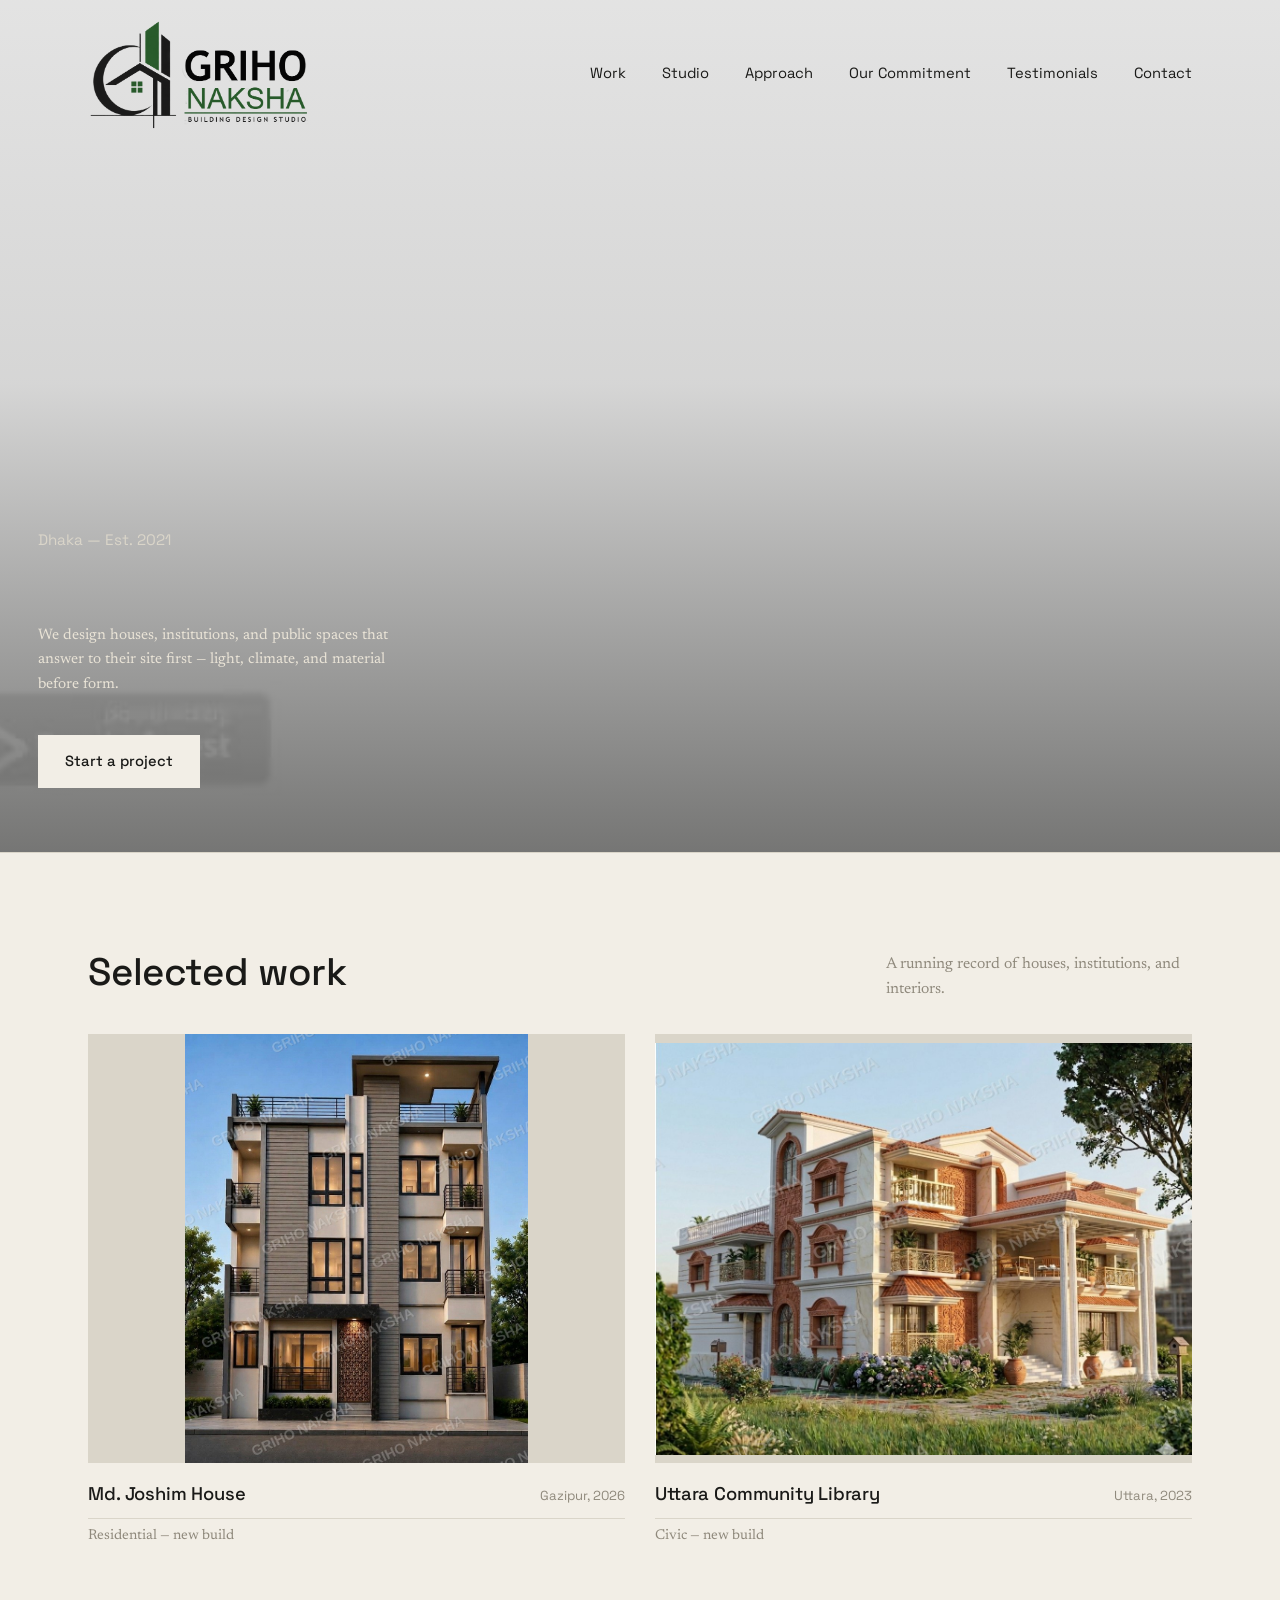
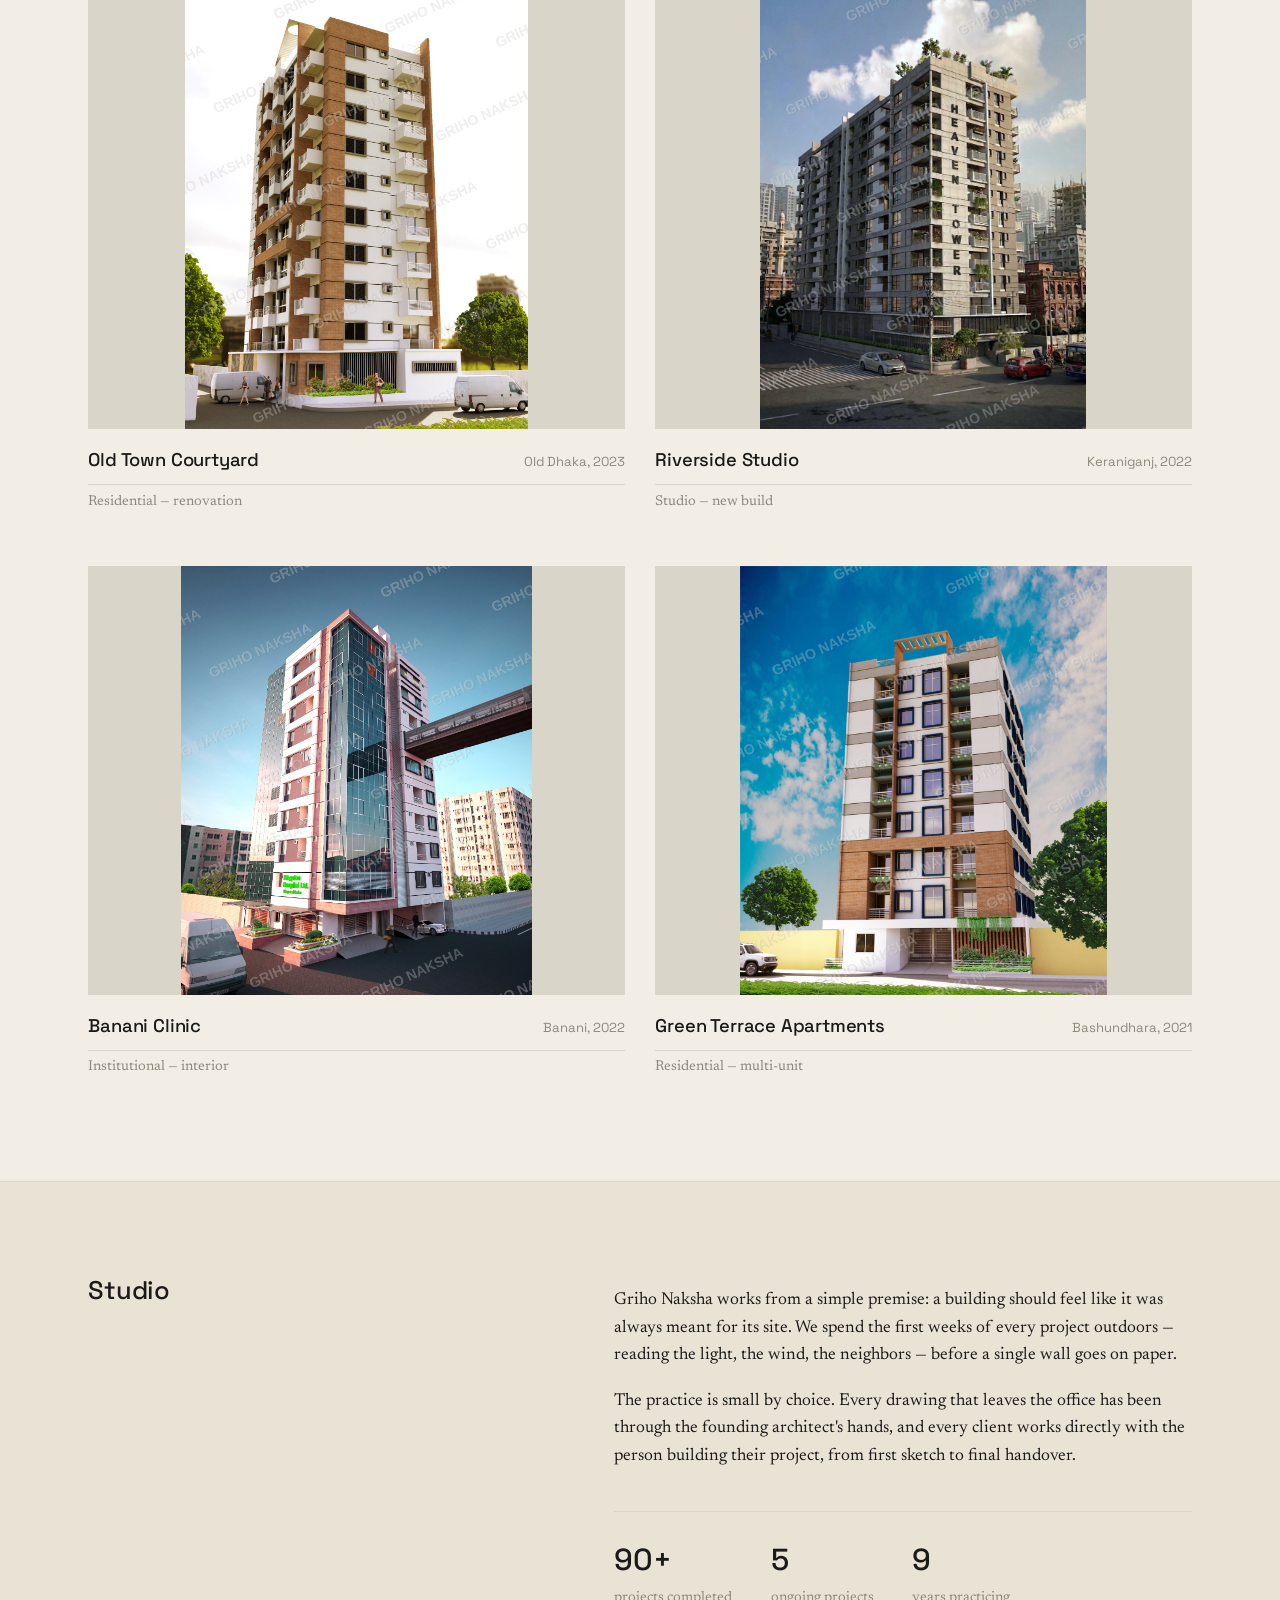
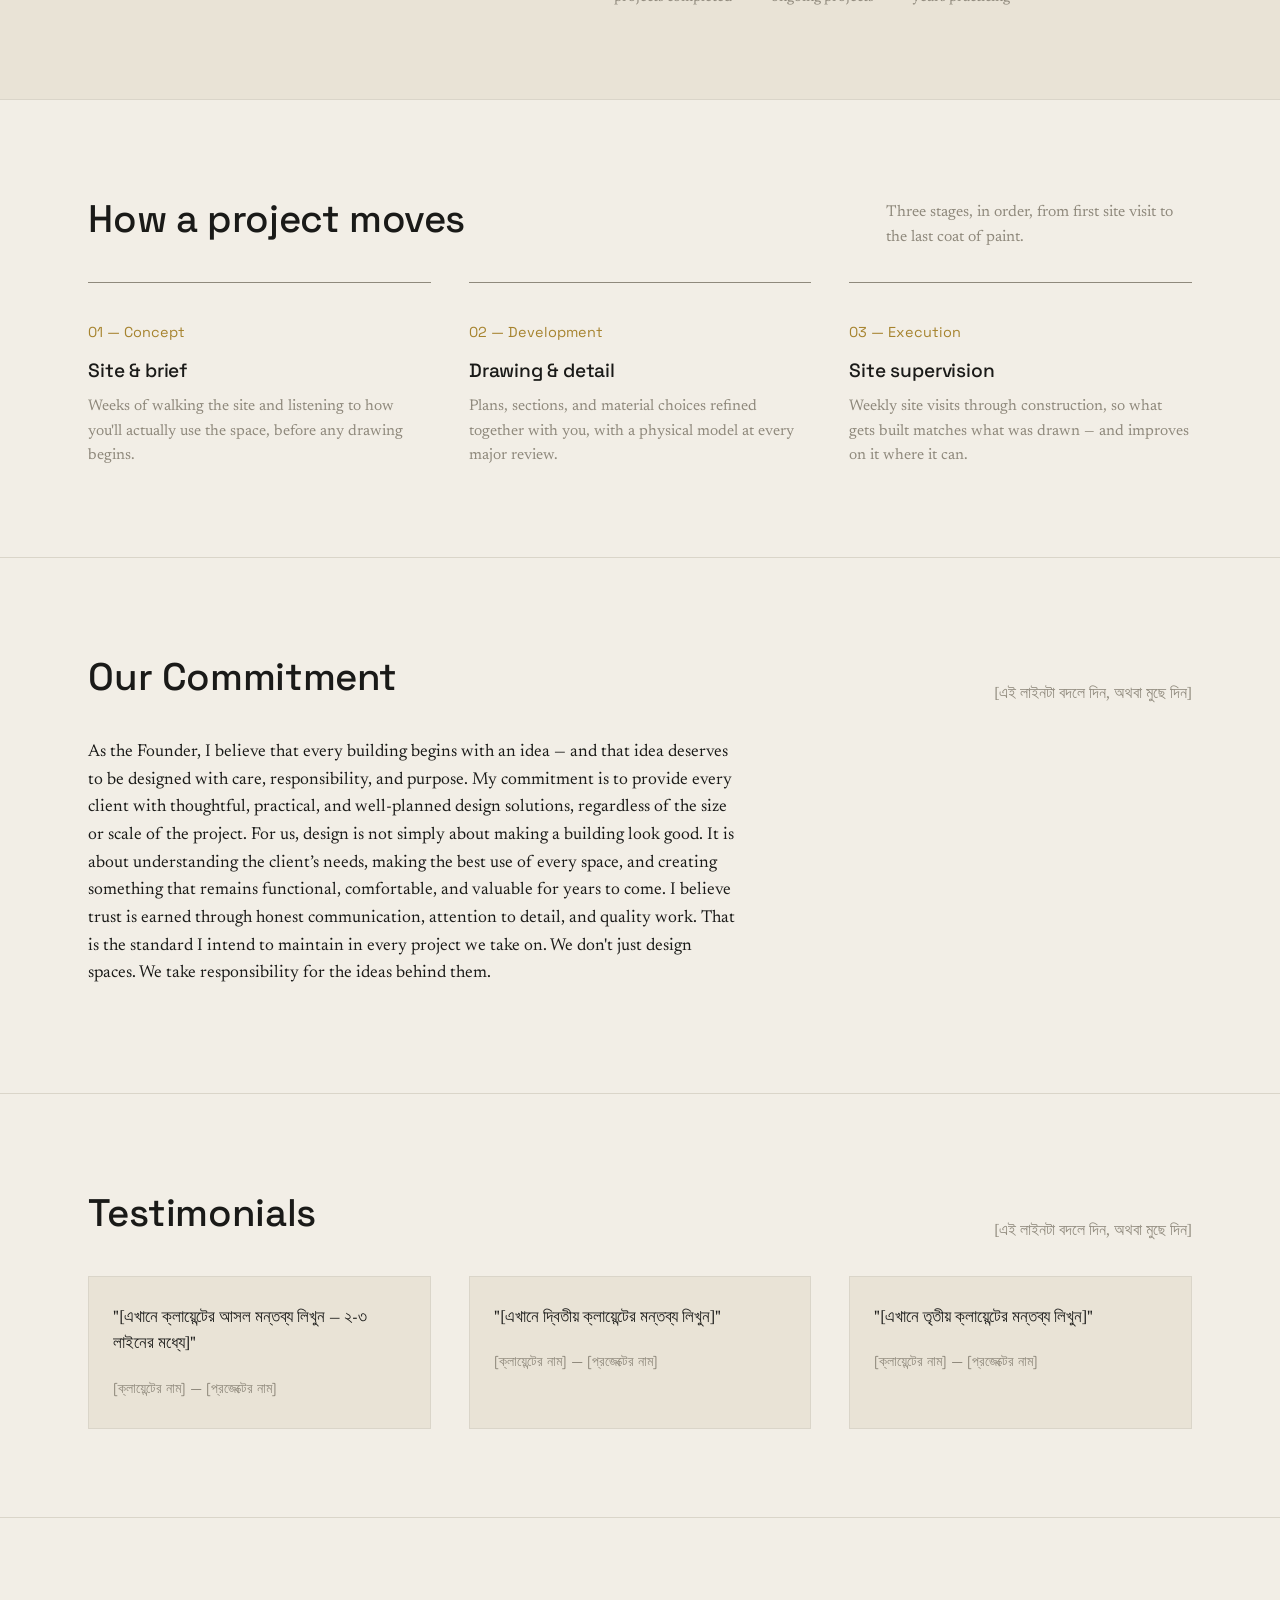
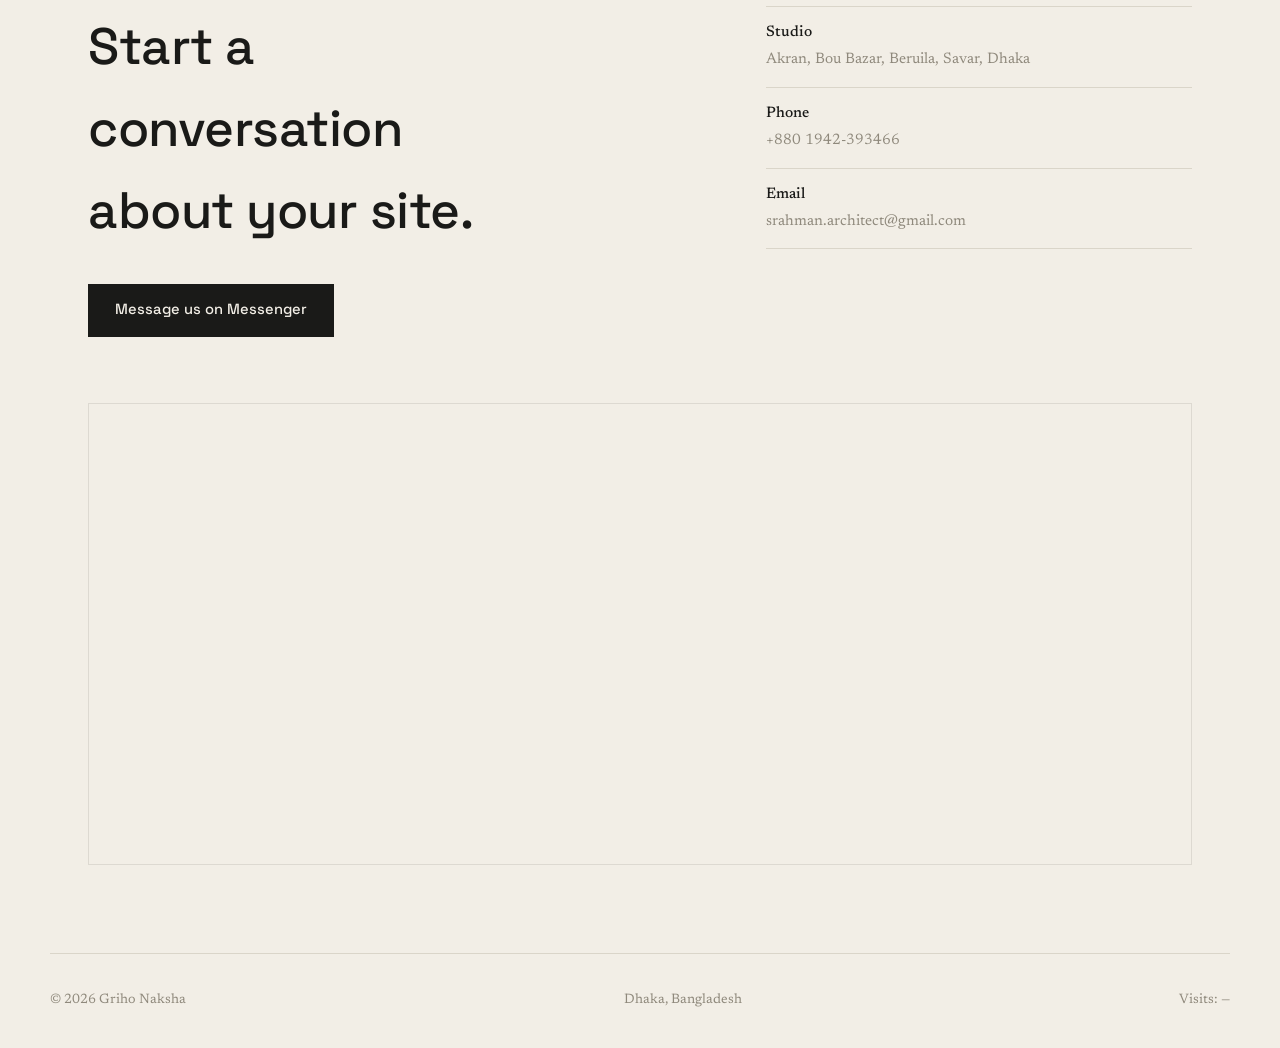
==== index.html @ abe8c4c7 "Update index.html" ====
<!DOCTYPE html>
<html lang="bn">
<head>
<meta charset="UTF-8">
<meta name="viewport" content="width=device-width, initial-scale=1">
<title>Griho Naksha — Architects and Engineers</title>
<meta name="description" content="Griho Naksha — architects and engineers designing buildings that hold their ground quietly. Selected work, approach, and contact.">
<link rel="icon" type="image/new logo.png" href="images/new logo.png">

<meta property="og:type" content="website">
<meta property="og:site_name" content="Griho Naksha">
<meta property="og:title" content="Griho Naksha — Architects and Engineers">
<meta property="og:description" content="Buildings that hold their ground quietly. See selected work by Griho Naksha, architects and engineers based in Dhaka.">
<meta property="og:image" content="https://grihonaksha.github.io/images/new logo.png">
<meta property="og:image:secure_url" content="https://grihonaksha.github.io/images/new logo.png">
<meta property="og:image:type" content="image/new logo.png">
<meta property="og:image:width" content="640">
<meta property="og:image:height" content="360">
<meta property="og:url" content="https://grihonaksha.github.io/">
<meta name="twitter:card" content="summary_large_image">
<meta name="twitter:title" content="Griho Naksha — Architects and Engineers">
<meta name="twitter:description" content="Buildings that hold their ground quietly. See selected work by Griho Naksha, architects and engineers based in Dhaka.">
<meta name="twitter:image" content="https://grihonaksha.github.io/images/new logo.png">

<link rel="preconnect" href="https://fonts.googleapis.com">
<link rel="preconnect" href="https://fonts.gstatic.com" crossorigin>
<link href="https://fonts.googleapis.com/css2?family=Space+Grotesk:wght@400;500;600&family=Newsreader:ital,opsz,wght@0,6..72,400;0,6..72,500;1,6..72,400&display=swap" rel="stylesheet">
<link rel="stylesheet" href="style.css">
</head>
<body>

<nav class="site-nav">
  <div class="wrap">
    <a href="#top" class="brand">
      <img src="images/new logo.png" alt="Griho Naksha">
    </a>
    <button class="nav-toggle" id="navToggle" aria-label="Toggle menu">Menu</button>
    <ul class="nav-links" id="navLinks">
      <li><a href="#work">Work</a></li>
      <li><a href="#studio">Studio</a></li>
      <li><a href="#approach">Approach</a></li>
      <li><a href="#commitment">Our Commitment</a></li>
      <li><a href="#testimonials">Testimonials</a></li>
      <li><a href="#contact">Contact</a></li>
    </ul>
  </div>
</nav>

<header class="hero" id="top">
  <video class="hero-video" autoplay muted loop playsinline preload="auto" poster="images/hero-poster.jpg">
    <source src="images/hero-bg.mp4" type="video/mp4">
  </video>
  <div class="hero-overlay"></div>
  <div class="wrap hero-content">
    <p class="hero-kicker reveal">Dhaka — Est. 2021</p>
    <div class="hero-foot reveal">
      <p>We design houses, institutions, and public spaces that answer to their site first — light, climate, and material before form.</p>
      <a href="#contact" class="btn btn-solid">Start a project</a>
    </div>
  </div>
</header>

<section class="section" id="work">
  <div class="wrap">
    <div class="section-head reveal">
      <h2>Selected work</h2>
      <p>A running record of houses, institutions, and interiors.</p>
    </div>

    <div class="work-grid" id="workGrid">
      <!-- এই অংশ projects-data.js থেকে স্বয়ংক্রিয়ভাবে তৈরি হয় -->
    </div>
  </div>
</section>

<section class="section" id="studio">
  <div class="wrap studio">
    <div class="reveal">
      <h2>Studio</h2>
    </div>
    <div class="reveal">
      <p>Griho Naksha works from a simple premise: a building should feel like it was always meant for its site. We spend the first weeks of every project outdoors — reading the light, the wind, the neighbors — before a single wall goes on paper.</p>
      <p>The practice is small by choice. Every drawing that leaves the office has been through the founding architect's hands, and every client works directly with the person building their project, from first sketch to final handover.</p>
      <div class="stat-row">
        <div class="stat"><b>90+</b><span>projects completed</span></div>
        <div class="stat"><b>5</b><span>ongoing projects</span></div>
        <div class="stat"><b>9</b><span>years practicing</span></div>
      </div>
    </div>
  </div>
</section>

<section class="section" id="approach">
  <div class="wrap">
    <div class="section-head reveal">
      <h2>How a project moves</h2>
      <p>Three stages, in order, from first site visit to the last coat of paint.</p>
    </div>
    <div class="approach-list">
      <div class="approach-item reveal">
        <span class="idx">01 — Concept</span>
        <h3>Site &amp; brief</h3>
        <p>Weeks of walking the site and listening to how you'll actually use the space, before any drawing begins.</p>
      </div>
      <div class="approach-item reveal">
        <span class="idx">02 — Development</span>
        <h3>Drawing &amp; detail</h3>
        <p>Plans, sections, and material choices refined together with you, with a physical model at every major review.</p>
      </div>
      <div class="approach-item reveal">
        <span class="idx">03 — Execution</span>
        <h3>Site supervision</h3>
        <p>Weekly site visits through construction, so what gets built matches what was drawn — and improves on it where it can.</p>
      </div>
    </div>
  </div>
</section>

<section class="section" id="commitment">
  <div class="wrap">
    <div class="section-head reveal">
      <h2>Our Commitment</h2>
      <p>[এই লাইনটা বদলে দিন, অথবা মুছে দিন]</p>
    </div>
    <p class="reveal" style="max-width:65ch;font-size:1.08rem;">

As the Founder, I believe that every building begins with an idea — and that idea deserves to be designed with care, responsibility, and purpose.

My commitment is to provide every client with thoughtful, practical, and well-planned design solutions, regardless of the size or scale of the project.

For us, design is not simply about making a building look good. It is about understanding the client’s needs, making the best use of every space, and creating something that remains functional, comfortable, and valuable for years to come.

I believe trust is earned through honest communication, attention to detail, and quality work. That is the standard I intend to maintain in every project we take on.

We don't just design spaces. We take responsibility for the ideas behind them.</p>
  </div>
</section>

<section class="section" id="testimonials">
  <div class="wrap">
    <div class="section-head reveal">
      <h2>Testimonials</h2>
      <p>[এই লাইনটা বদলে দিন, অথবা মুছে দিন]</p>
    </div>
    <div class="testimonial-grid">
      <blockquote class="testimonial reveal">
        <p>"[এখানে ক্লায়েন্টের আসল মন্তব্য লিখুন — ২-৩ লাইনের মধ্যে]"</p>
        <footer>[ক্লায়েন্টের নাম] — <span>[প্রজেক্টের নাম]</span></footer>
      </blockquote>
      <blockquote class="testimonial reveal">
        <p>"[এখানে দ্বিতীয় ক্লায়েন্টের মন্তব্য লিখুন]"</p>
        <footer>[ক্লায়েন্টের নাম] — <span>[প্রজেক্টের নাম]</span></footer>
      </blockquote>
      <blockquote class="testimonial reveal">
        <p>"[এখানে তৃতীয় ক্লায়েন্টের মন্তব্য লিখুন]"</p>
        <footer>[ক্লায়েন্টের নাম] — <span>[প্রজেক্টের নাম]</span></footer>
      </blockquote>
    </div>
  </div>
</section>

<section class="section" id="contact">
  <div class="wrap contact-grid">
    <div class="reveal contact">
      <h2>Start a conversation about your site.</h2>
      <p class="contact-line"><a href="https://m.me/Grihonakshadesign" class="btn btn-solid" target="_blank" rel="noopener">Message us on Messenger</a></p>
    </div>
    <div class="reveal contact-details">
      <div><b>Studio</b>Akran, Bou Bazar, Beruila, Savar, Dhaka</div>
      <div><b>Phone</b>+880 1942-393466</div>
      <div><b>Email</b>srahman.architect@gmail.com</div>
    </div>
  </div>
  <div class="wrap">
    <div class="contact-map reveal">
      <!-- মানচিত্রের সঠিক পিন বদলাতে চাইলে: Google Maps-এ গিয়ে
           আসল লোকেশনে পিন বসান → Share → Embed a map → HTML কপি করুন
           → নিচের iframe-এর শুধু src="..." অংশটুকু বদলে দিন -->
     <iframe src="https://www.google.com/maps/embed?pb=!1m18!1m12!1m3!1d3648.8827452400374!2d90.3111121!3d23.858297099999998!2m3!1f0!2f0!3f0!3m2!1i1024!2i768!4f13.1!3m3!1m2!1s0x3755c1d36c8e7087%3A0x2a5fa63f2f9e9259!2sGriho%20Naksha!5e0!3m2!1sen!2sbd!4v1791195625084!5m2!1sen!2sbd" width="600" height="450" style="border:0;" allowfullscreen="" loading="lazy" referrerpolicy="strict-origin-when-cross-origin"></iframe>
    </div>
  </div>
</section>

<footer class="site-footer wrap">
  <span>© <span id="year"></span> Griho Naksha</span>
  <span>Dhaka, Bangladesh</span>
  <span>Visits: <span id="visitCount">…</span></span>
</footer>

<script src="projects-data.js"></script>
<script src="script.js"></script>
</body>
</html>
---- style.css ----
/* ============================================
   STUDIO ORDOS — design tokens
   ============================================ */
:root{
  --paper: #F2EEE6;
  --paper-dim: #E9E3D6;
  --ink: #1A1A18;
  --stone: #8F897C;
  --stone-light: #DAD5C9;
  --brass: #A6832E;

  --font-head: "Space Grotesk", "Helvetica Neue", Arial, sans-serif;
  --font-body: "Newsreader", "Iowan Old Style", Georgia, serif;

  --gap: clamp(1.25rem, 3vw, 2.5rem);
  --max: 1180px;
  --nav-h: 150px;
}

*{ box-sizing: border-box; }
html{ scroll-behavior: smooth; }

body{
  margin:0;
  background: var(--paper);
  color: var(--ink);
  font-family: var(--font-body);
  font-size: 17px;
  line-height: 1.6;
  -webkit-font-smoothing: antialiased;
}

img{ max-width:100%; display:block; }

.wrap{
  max-width: var(--max);
  margin: 0 auto;
  padding: 0 var(--gap);
}

a{ color: inherit; }

.btn{
  display:inline-flex; align-items:center; gap:.5rem;
  font-family: var(--font-head);
  font-size: .92rem; font-weight: 500;
  text-decoration:none;
  padding: .85rem 1.6rem;
  border: 1px solid var(--ink);
  color: var(--ink);
  transition: background .2s ease, color .2s ease, transform .2s ease;
}
.btn:hover{
  background: var(--ink); color: var(--paper);
  transform: translateY(-1px);
}
.btn-solid{
  background: var(--ink); color: var(--paper);
}
.btn-solid:hover{
  background: var(--brass); border-color: var(--brass); color: var(--paper);
}

h1,h2,h3{
  font-family: var(--font-head);
  font-weight: 500;
  letter-spacing: -0.01em;
  margin: 0;
}

/* ---------- corner ticks: a drafting-table convention,
   reused as the site's recurring structural motif ---------- */
.ticked{
  position: relative;
}
.ticked::before,
.ticked::after{
  content:"";
  position:absolute;
  width: 14px; height: 14px;
  border-top: 1px solid var(--stone);
  border-left: 1px solid var(--stone);
  top: 0; left: 0;
}
.ticked::after{
  left:auto; top:auto; right:0; bottom:0;
  border-top:none; border-left:none;
  border-bottom: 1px solid var(--stone);
  border-right: 1px solid var(--stone);
}

/* ---------- nav ---------- */
.site-nav{
  position: sticky; top:0; z-index: 20;
  background: transparent;
  border-bottom: none;
}
.site-nav .wrap{
  display:flex; align-items:center; justify-content:space-between;
  height: var(--nav-h);
}
.brand{
  font-family: var(--font-head);
  font-size: 1.05rem;
  text-decoration:none;
  display:flex; align-items:center; gap:.8rem;
  line-height: 1.15;
}
.brand img{
  height: 110px;
  width: auto;
  display: block;
}
.brand-logo-only img{
  height: 110px;
}
@media (max-width: 700px){
  :root{ --nav-h: 80px; }
  .brand img,
  .brand-logo-only img{ height: 64px; }
  .brand{ gap: .5rem; }
  .brand-name{ font-size: 1.15rem; }
  .brand-tag{ display: none; }
}
.brand-text{
  display:flex; flex-direction: column; gap: 3px;
}
.brand-name{
  font-size: 1.55rem;
  font-weight: 700;
  letter-spacing: -0.01em;
}
.brand-tag{
  color: var(--stone);
  font-size: .7rem;
  font-weight: 400;
  letter-spacing: .05em;
}
.nav-links{
  display:flex; gap: clamp(1rem,3vw,2.25rem);
  list-style:none; margin:0; padding:0;
}
.nav-links a{
  font-family: var(--font-head);
  font-size:.92rem;
  text-decoration:none;
  padding: 4px 0;
  border-bottom: 1px solid transparent;
  transition: border-color .2s ease;
}
.nav-links a:hover{ border-color: var(--ink); }
.nav-toggle{ display:none; }

/* ---------- hero ---------- */
.hero{
  position: relative;
  overflow: hidden;
  min-height: calc(78vh + var(--nav-h));
  margin-top: calc(var(--nav-h) * -1); /* slide the hero up behind the transparent menu bar */
  display:flex;
  flex-direction: column;
  justify-content: flex-end;
  padding: clamp(5rem,14vw,7rem) 0 clamp(2.5rem,6vw,4rem);
}
.hero .wrap{ margin-left: 0; margin-right: auto; }
.hero-video{
  position:absolute; inset:0;
  width:100%; height:100%;
  object-fit: cover;
  z-index:0;
}
.hero-overlay{
  position:absolute; inset:0;
  background: linear-gradient(180deg, rgba(26,26,24,0.12) 0%, rgba(26,26,24,0.18) 45%, rgba(26,26,24,0.6) 100%);
  z-index:1;
}
.hero-content{
  position:relative; z-index:2;
  max-width: 62ch;
}
.hero-kicker{
  font-family: var(--font-head);
  color: var(--stone-light);
  font-size: .95rem;
  margin-bottom: 1.25rem;
}
.hero h1{
  font-size: clamp(2.4rem, 6vw, 4.6rem);
  line-height: 1.02;
  color: var(--paper);
}
.hero-foot{
  margin-top: 4.5rem;
  display:flex; gap: var(--gap); flex-wrap:wrap; align-items:center;
  font-size: .95rem; color: var(--paper-dim);
}
.hero-foot p{ max-width: 42ch; margin:0; }
.hero .btn-solid{
  background: var(--paper); color: var(--ink); border-color: var(--paper);
}
.hero .btn-solid:hover{
  background: var(--brass); border-color: var(--brass); color: var(--paper);
}

/* ---------- section headers ---------- */
.section{
  padding: clamp(3rem,7vw,5.5rem) 0;
  border-top: .5px solid var(--stone-light);
}
.section-head{
  display:flex; justify-content:space-between; align-items:flex-end;
  gap: var(--gap);
  margin-bottom: clamp(1rem,3vw,2rem);
}
.section-head h2{
  font-size: clamp(1.7rem, 3.4vw, 2.4rem);
  max-width: 22ch;
}
.section-head p{
  max-width: 34ch;
  color: var(--stone);
  font-size: .98rem;
  margin:0;
}

/* ---------- work grid ---------- */
.work-grid{
  display:grid;
  grid-template-columns: repeat(2, 1fr);
  gap: var(--gap) calc(var(--gap) * 0.8);
}
.project{
  text-decoration:none;
  color: inherit;
  display:block;
}
.project-photo{
  position: relative;
  aspect-ratio: 5/4;
  overflow:hidden;
  margin-bottom: 1rem;
  background: var(--stone-light);
  display:flex; align-items:center; justify-content:center;
  cursor: pointer;
  transition: box-shadow .3s ease;
}
.project:hover .project-photo{
  box-shadow: 0 18px 34px -18px rgba(26,26,24,0.35);
}
.project-meta h3{
  transition: color .2s ease;
}
.project:hover .project-meta h3{ color: #3F6B4A; }
.project-photo img{
  width:100%; height:100%; object-fit:contain;
  transition: transform .5s ease;
}
.project:hover .project-photo img{ transform: scale(1.035); }
.project-meta{
  display:flex; justify-content:space-between; align-items:baseline;
  border-bottom: 1px solid var(--stone-light);
  padding-bottom: .6rem;
}
.project-meta h3{ font-size: 1.15rem; font-weight:500; }
.project-meta span{
  font-family: var(--font-head);
  font-size: .82rem; color: var(--stone);
  white-space:nowrap; padding-left: 1rem;
}
.project-tag{
  font-size:.88rem; color: var(--stone); margin-top:.35rem;
}

/* ---------- studio / about ---------- */
#studio{ background: var(--paper-dim); }
.studio{
  display:grid;
  grid-template-columns: 0.9fr 1.1fr;
  gap: calc(var(--gap) * 1.4);
}
.studio p{ font-size: 1.08rem; }
.studio p + p{ margin-top: 1.1rem; }
.stat-row{
  display:flex; gap: var(--gap);
  margin-top: 2.5rem;
  padding-top: 1.5rem;
  border-top: 1px solid var(--stone-light);
}
.stat b{
  display:block; font-family: var(--font-head);
  font-size: 1.9rem; font-weight:500;
}
.stat span{ color: var(--stone); font-size:.88rem; }

/* ---------- approach ---------- */
.approach-list{
  display:grid;
  grid-template-columns: repeat(3, 1fr);
  gap: var(--gap);
}
.approach-item{
  padding: var(--gap) 0 0 0;
  border-top: 1px solid var(--stone);
}
.approach-item .idx{
  font-family: var(--font-head);
  color: var(--brass);
  font-size:.9rem;
  display:block; margin-bottom: .75rem;
}
.approach-item h3{ font-size: 1.2rem; margin-bottom:.5rem; }
.approach-item p{ color: var(--stone); font-size: .96rem; margin:0; }

/* ---------- testimonials ---------- */
.testimonial-grid{
  display:grid;
  grid-template-columns: repeat(3, 1fr);
  gap: var(--gap);
}
.testimonial{
  margin:0;
  padding: 1.75rem 1.5rem;
  border: 1px solid var(--stone-light);
  background: var(--paper-dim);
}
.testimonial p{
  font-size: 1.05rem;
  line-height: 1.6;
  margin: 0 0 1.25rem;
}
.testimonial footer{
  font-family: var(--font-head);
  font-size: .85rem;
  color: var(--stone);
}
.testimonial footer span{ color: var(--stone); }
@media (max-width: 900px){
  .testimonial-grid{ grid-template-columns: 1fr; }
}

/* ---------- contact ---------- */
.contact-grid{
  display:grid;
  grid-template-columns: 1.2fr 0.8fr;
  gap: var(--gap);
  align-items:start;
}
.contact h2{
  font-size: clamp(2rem, 5vw, 3.2rem);
  max-width: 14ch;
}
.contact-line{
  margin-top: 2rem;
  font-family: var(--font-head);
  font-size: 1.15rem;
}
.contact-line a{ text-decoration:none; }
.contact-details{ font-size:.95rem; color: var(--stone); }
.contact-details div{ padding: .9rem 0; border-top: 1px solid var(--stone-light); }
.contact-details div:last-child{ border-bottom: 1px solid var(--stone-light); }
.contact-details b{ display:block; color: var(--ink); font-weight:500; margin-bottom:.15rem; }

.contact-map{
  margin-top: clamp(2rem,5vw,3rem);
  aspect-ratio: 16/6;
  border: 1px solid var(--stone-light);
  filter: grayscale(0.3) contrast(1.05);
}
@media (max-width: 700px){
  .contact-map{ aspect-ratio: 4/3; }
}

/* ---------- project detail modal ---------- */
.project-modal{
  position: fixed; inset:0; z-index: 50;
  display:none;
  align-items:center; justify-content:center;
  padding: var(--gap);
  background: rgba(26,26,24,0.82);
}
.project-modal.open{ display:flex; }
.modal-box{
  background: var(--paper);
  max-width: 760px; width:100%;
  max-height: 88vh;
  overflow-y: auto;
  position: relative;
  border: 1px solid var(--stone-light);
}
.modal-close{
  position: absolute; top: 14px; right: 14px;
  width: 34px; height: 34px;
  border: 1px solid var(--stone);
  background: var(--paper);
  font-family: var(--font-head);
  font-size: 1.1rem;
  cursor:pointer;
  display:flex; align-items:center; justify-content:center;
  z-index: 2;
}
.modal-photo{
  aspect-ratio: 16/10;
  background: var(--stone-light);
  display:flex; align-items:center; justify-content:center;
  overflow:hidden;
}
.modal-photo img{ width:100%; height:100%; object-fit:contain; }
.modal-body{ padding: clamp(1.5rem, 4vw, 2.5rem); }
.modal-meta{
  font-family: var(--font-head);
  font-size: .85rem; color: var(--stone);
  margin-bottom: .5rem;
}
.modal-body h3{
  font-size: clamp(1.4rem, 3vw, 1.9rem);
  margin-bottom: .75rem;
}
.modal-tag{
  display:inline-block;
  font-family: var(--font-head);
  font-size: .78rem;
  color: var(--brass);
  border: 1px solid var(--brass);
  padding: 3px 10px;
  margin-bottom: 1.25rem;
}
.modal-body p.desc{ font-size: 1.05rem; }


/* ---------- project detail page ---------- */
.detail{
  padding: clamp(2.5rem,6vw,4.5rem) 0 clamp(3rem,7vw,5.5rem);
}
.detail-back a{
  font-family: var(--font-head);
  font-size: .9rem;
  text-decoration:none;
  color: var(--stone);
  border-bottom: 1px solid transparent;
}
.detail-back a:hover{ border-color: var(--stone); }
.detail-head{
  margin-top: 1.5rem;
  padding-bottom: 1.5rem;
  border-bottom: 1px solid var(--stone-light);
}
.detail-head h1{
  font-size: clamp(2rem, 5vw, 3.2rem);
  margin-bottom: .75rem;
}
.detail-meta{
  display:flex; gap: 1.5rem; flex-wrap:wrap;
  font-family: var(--font-head);
  font-size: .9rem;
  color: var(--stone);
}
.detail-figure{
  position: relative;
  margin-top: clamp(1.5rem,4vw,2.5rem);
  border: 1px solid var(--stone-light);
  padding: clamp(10px, 2vw, 20px);
  background: var(--paper-dim);
  aspect-ratio: 4/3;
  display:flex; align-items:center; justify-content:center;
}
.detail-figure img{
  max-width:100%; max-height:100%;
  width:auto; height:auto;
  object-fit: contain;
}
.detail-body{
  margin-top: clamp(1.5rem,4vw,2.5rem);
  max-width: 68ch;
  font-size: 1.08rem;
}
.detail-body p + p{ margin-top: 1.1rem; }
.detail-gallery{
  margin-top: clamp(1.5rem,4vw,2.5rem);
  display:grid;
  grid-template-columns: repeat(2, 1fr);
  gap: var(--gap);
}
.detail-gallery-item{
  position: relative;
  border: 1px solid var(--stone-light);
  background: var(--paper-dim);
  aspect-ratio: 4/3;
  display:flex; align-items:center; justify-content:center;
  padding: 10px;
}
.detail-gallery-item img{
  max-width:100%; max-height:100%; object-fit:contain;
}
@media (max-width: 700px){
  .detail-gallery{ grid-template-columns: 1fr; }
}

/* ---------- footer ---------- */
.site-footer{
  padding: 2.25rem 0;
  border-top: 1px solid var(--stone-light);
  display:flex; justify-content:space-between; flex-wrap:wrap; gap:1rem;
  font-size:.85rem; color: var(--stone);
}

/* ---------- reveal-on-load (single orchestrated pass) ---------- */
.reveal{
  opacity:0; transform: translateY(14px);
  transition: opacity .7s ease, transform .7s ease;
}
.reveal.in{ opacity:1; transform:none; }

/* ---------- focus visibility ---------- */
a:focus-visible, button:focus-visible{
  outline: 2px solid var(--brass);
  outline-offset: 3px;
}

/* ---------- responsive ---------- */
@media (max-width: 900px){
  .studio{ grid-template-columns: 1fr; }
  .approach-list{ grid-template-columns: 1fr; }
  .contact-grid{ grid-template-columns: 1fr; }
}
@media (max-width: 700px){
  .work-grid{ grid-template-columns: 1fr; }
  .nav-links{
    position: fixed; inset: var(--nav-h) 0 0 0;
    background: var(--paper);
    flex-direction: column;
    padding: 2rem var(--gap);
    transform: translateX(100%);
    transition: transform .3s ease;
  }
  .nav-links.open{ transform: translateX(0); }
  .nav-toggle{
    display:block;
    background:none; border:none;
    font-family: var(--font-head);
    font-size: .95rem; cursor:pointer;
  }
  .section-head{ flex-direction:column; align-items:flex-start; }
}

@media (prefers-reduced-motion: reduce){
  html{ scroll-behavior:auto; }
  .reveal{ transition:none; opacity:1; transform:none; }
  .project-photo img{ transition:none; }
  .hero-video{ display:none; }
  .hero{ background-image:url('images/hero-poster.jpg'); background-size:cover; background-position:center; }
}
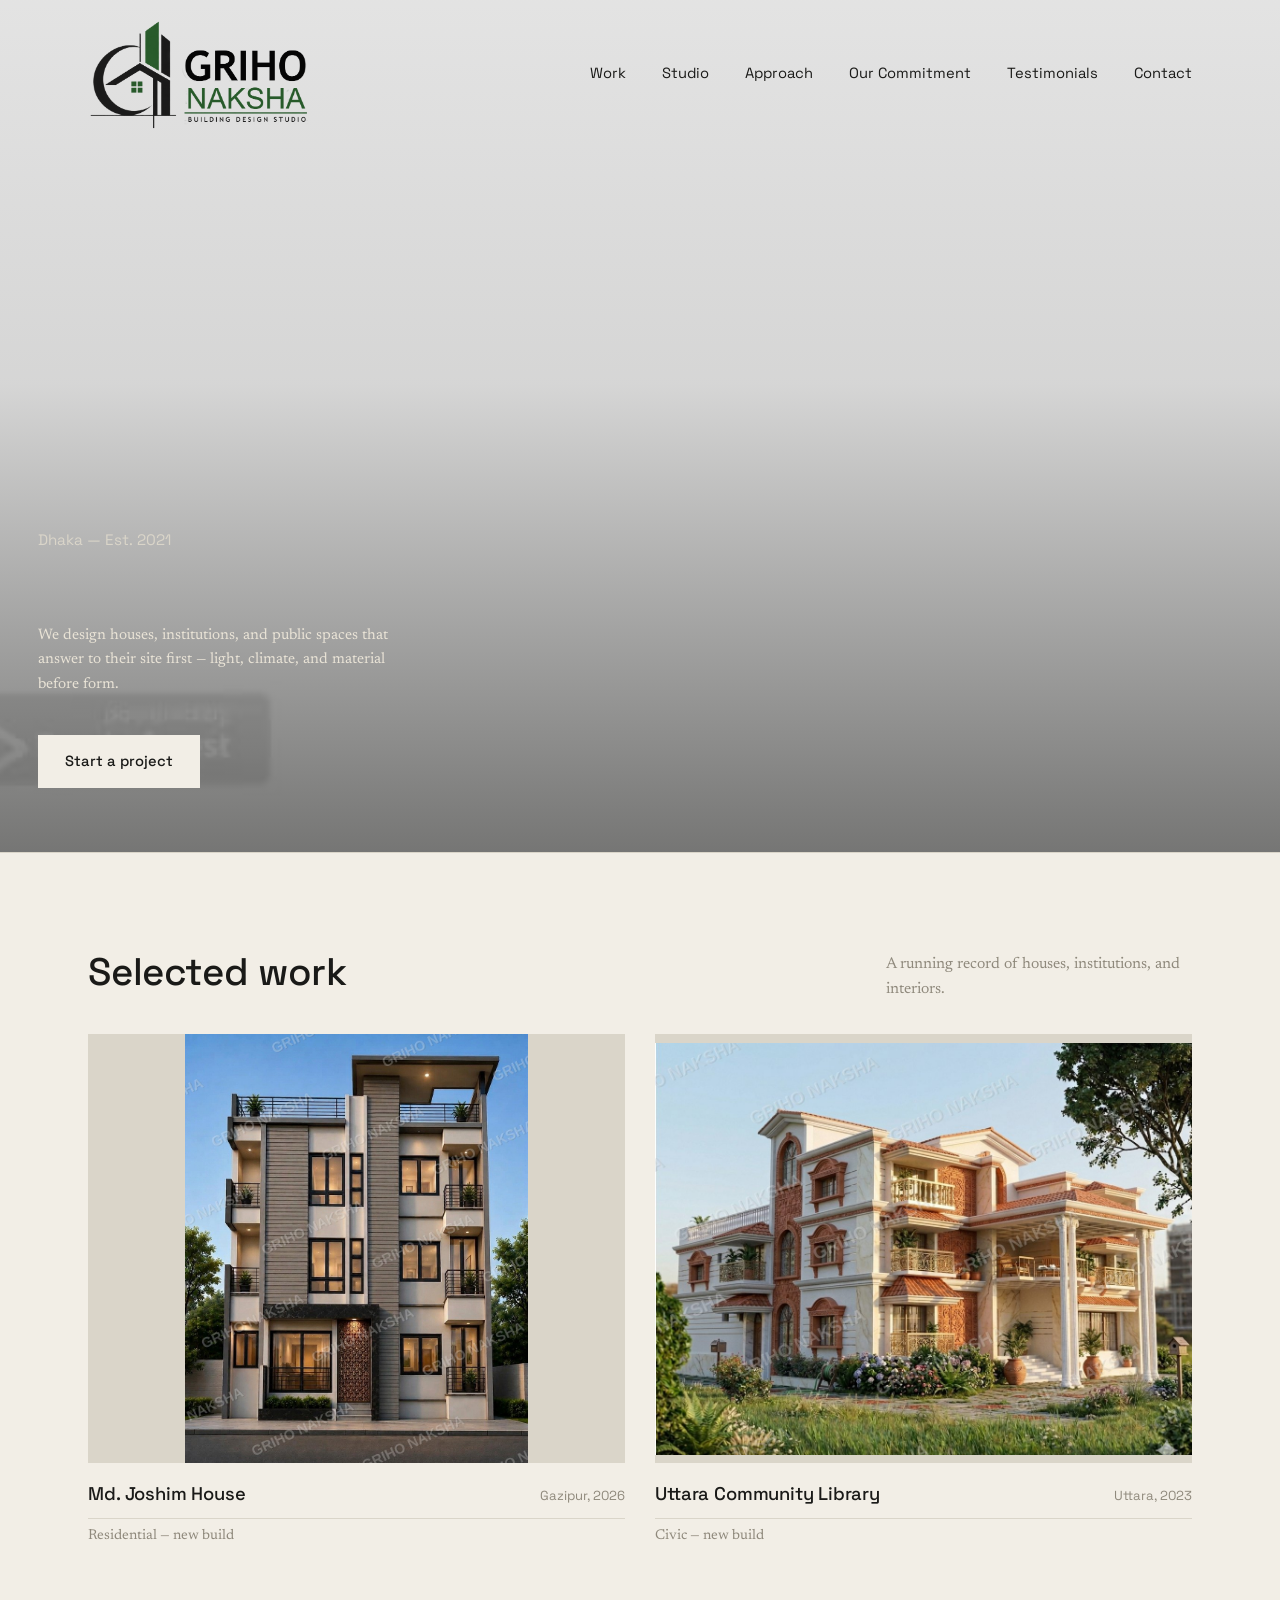
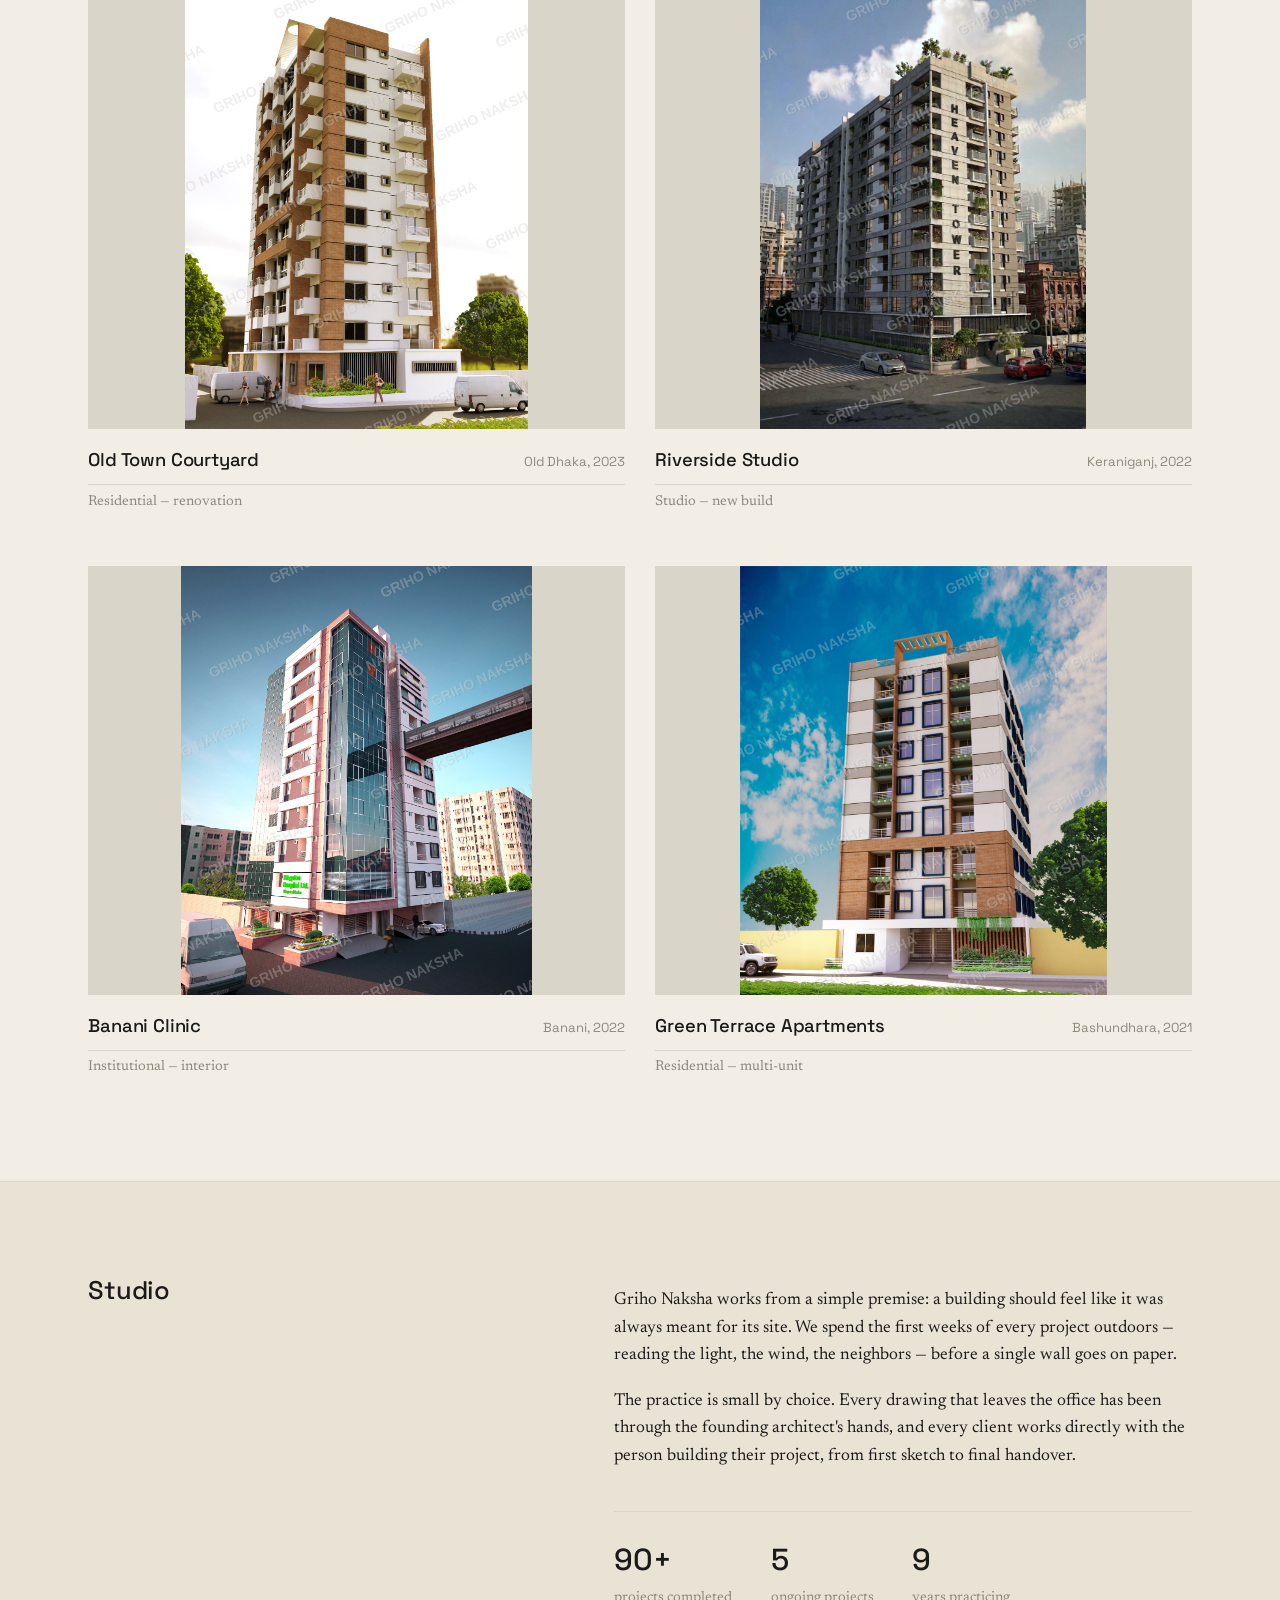
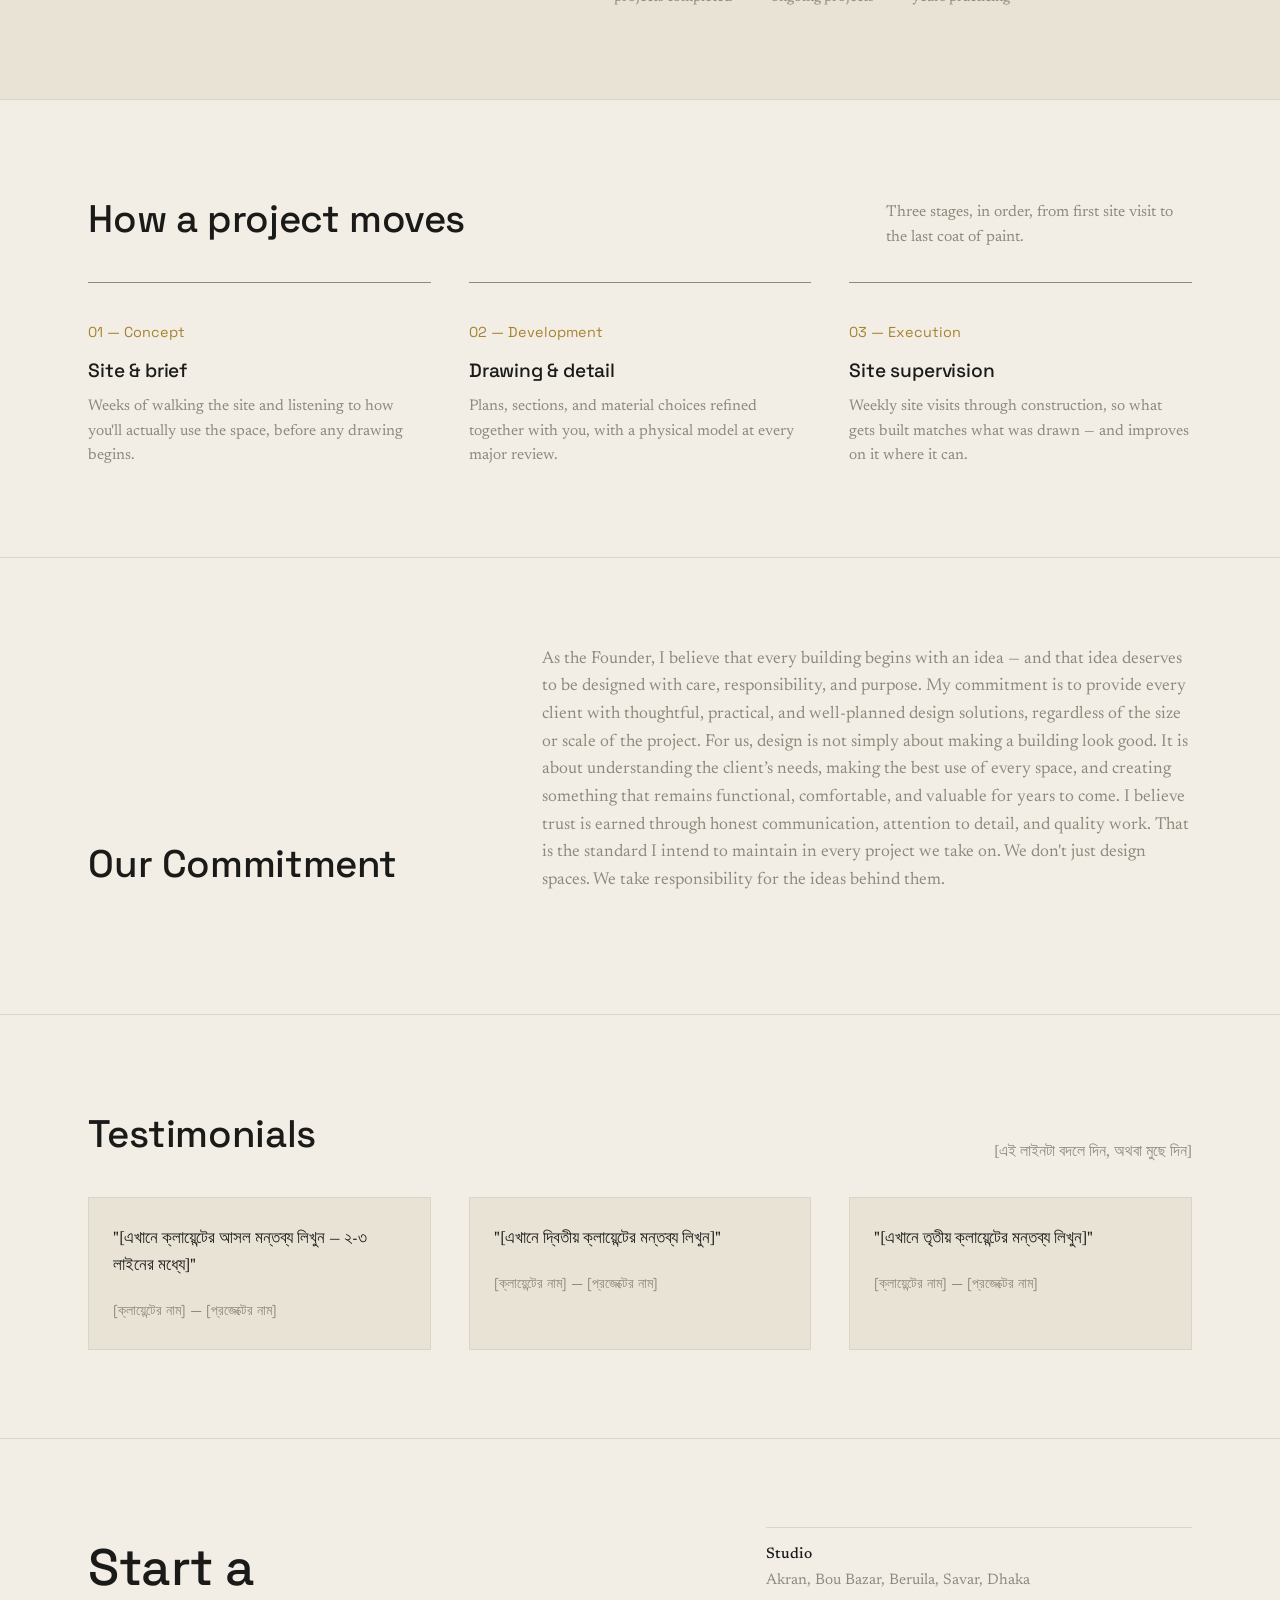
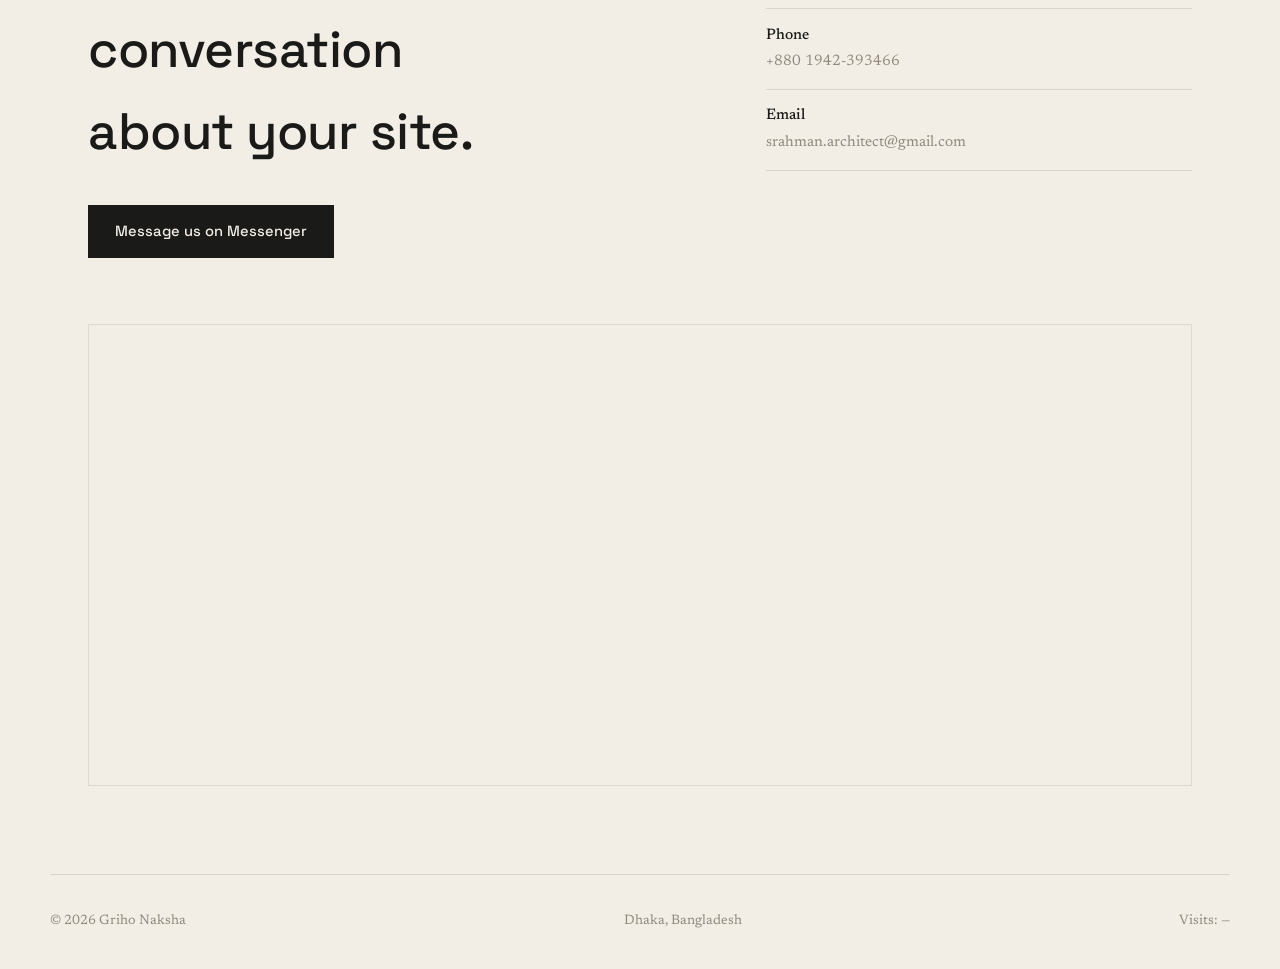
==== commit cbb9f787: "Update index.html" ====
--- a/index.html
+++ b/index.html
@@ -119,8 +119,7 @@
 <section class="section" id="commitment">
   <div class="wrap">
     <div class="section-head reveal">
-      <h2>Our Commitment</h2>
-      <p>[এই লাইনটা বদলে দিন, অথবা মুছে দিন]</p>
+      <h2>Our Commitment</h2
     </div>
     <p class="reveal" style="max-width:65ch;font-size:1.08rem;">
 
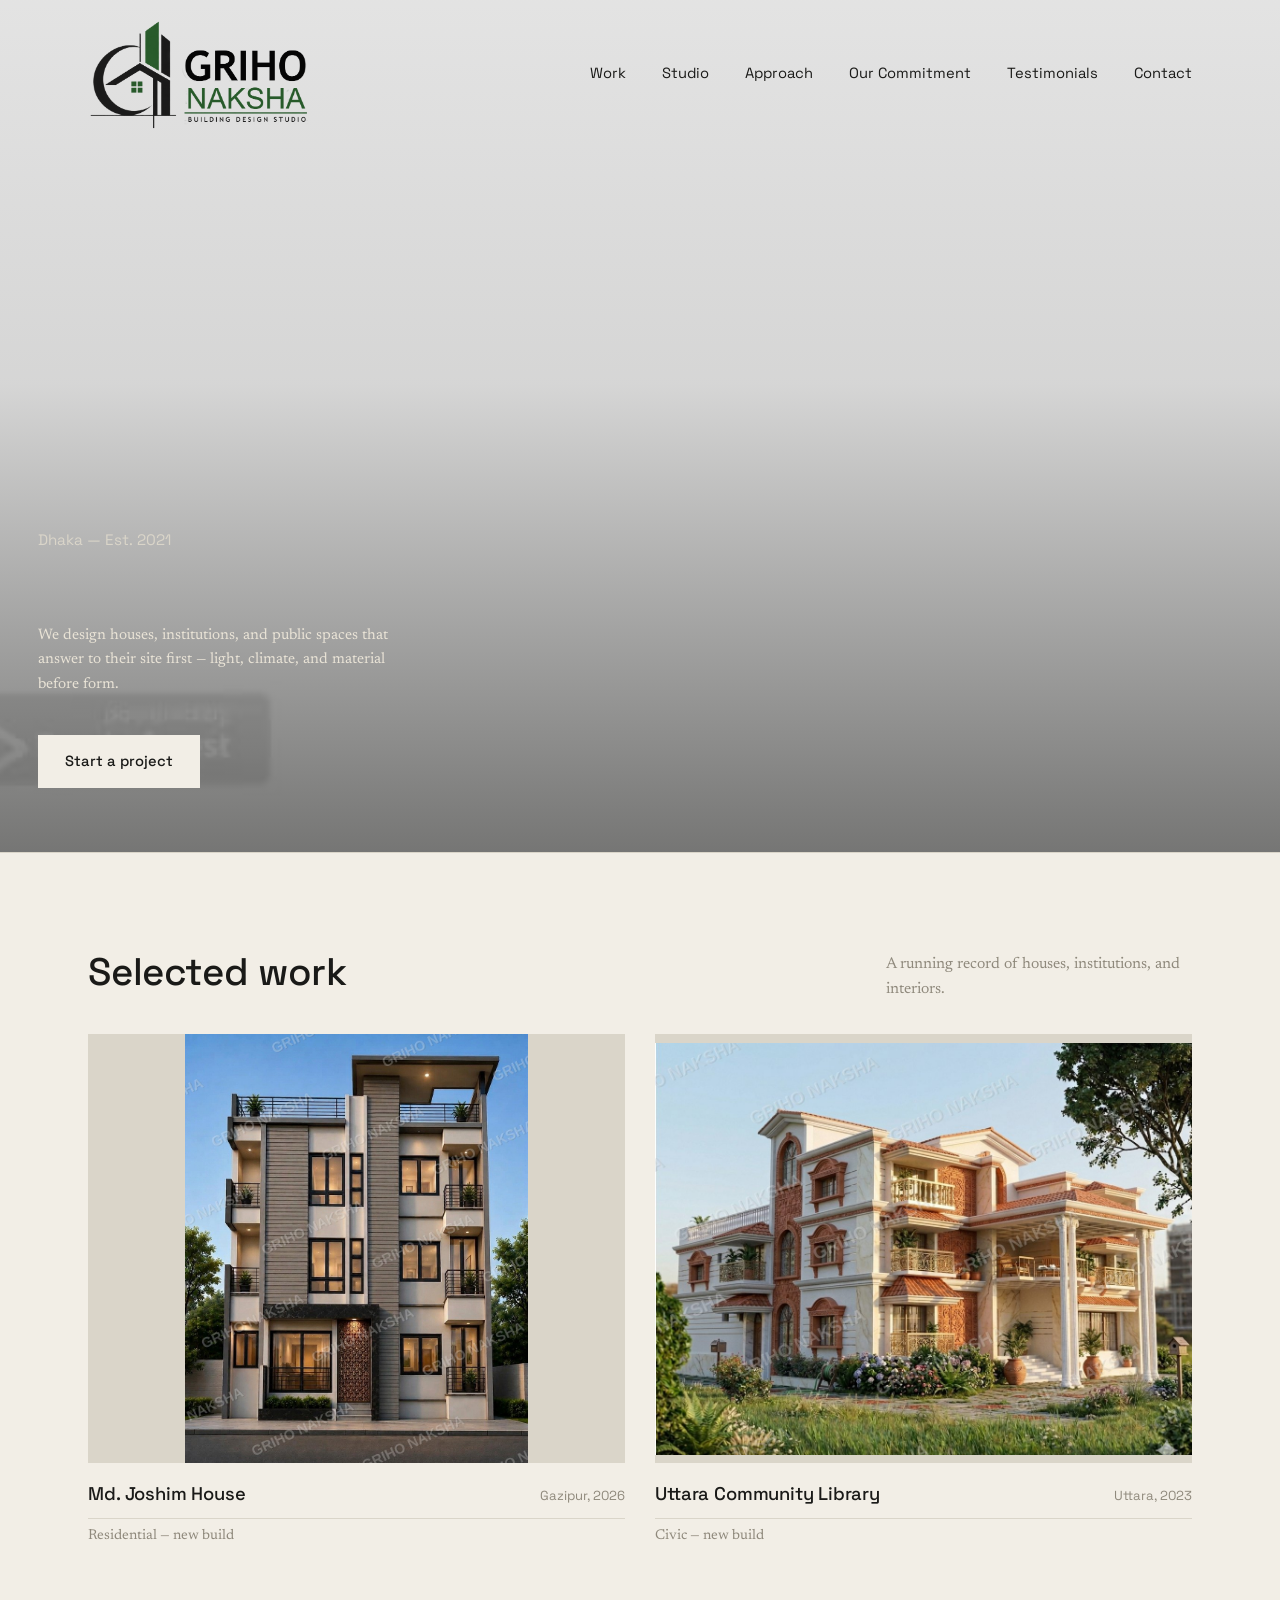
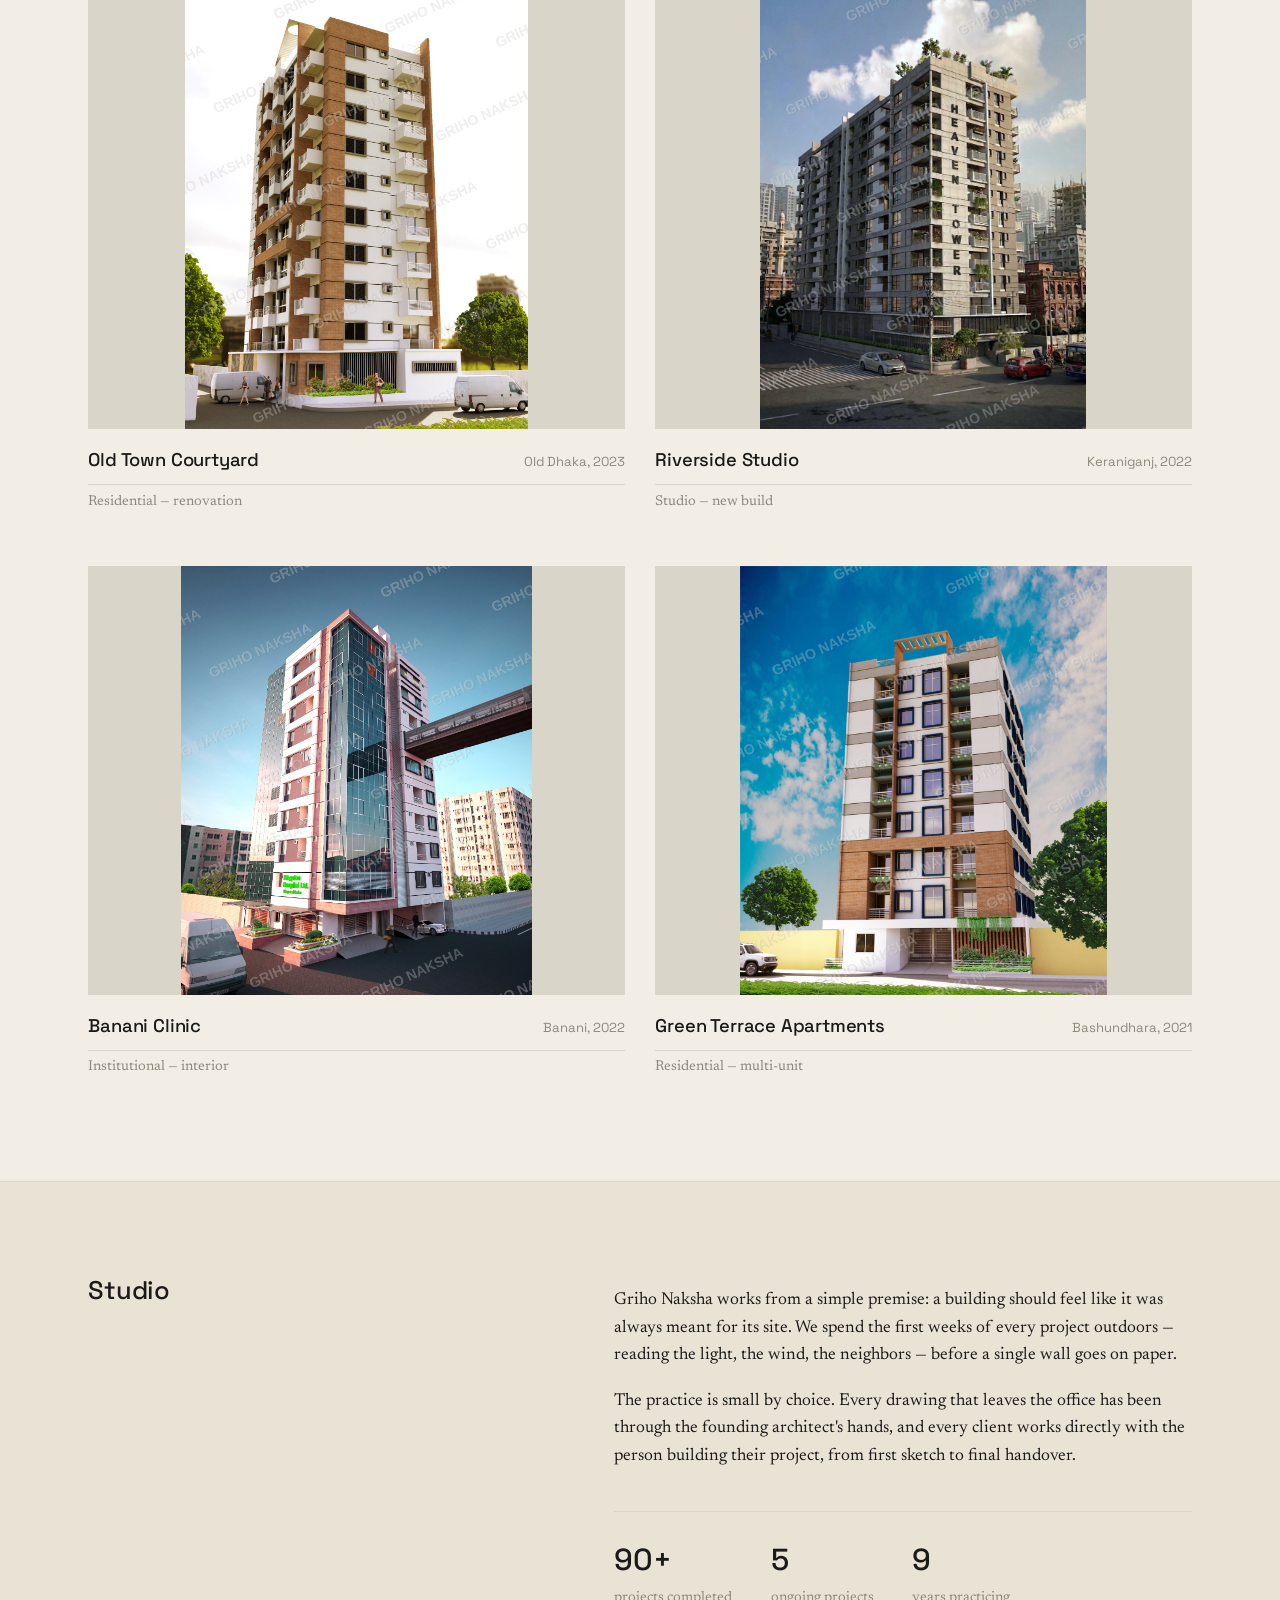
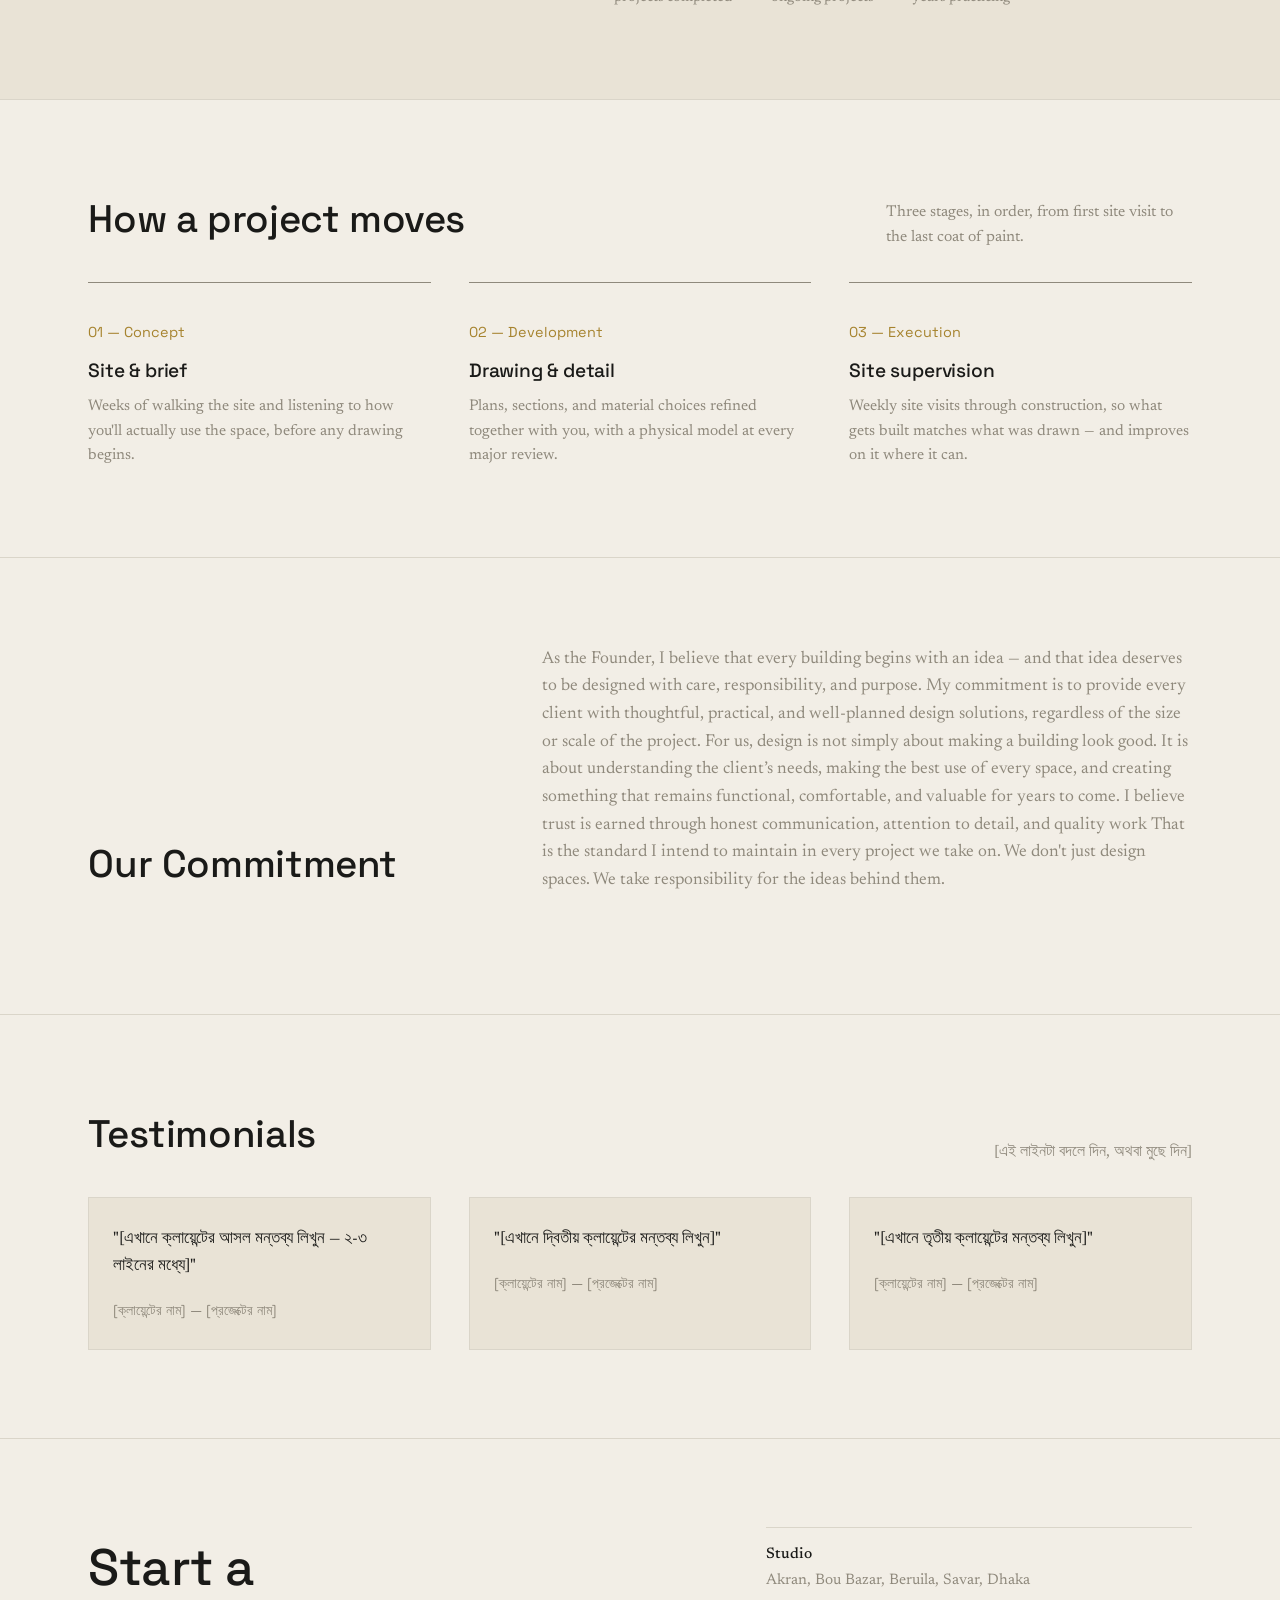
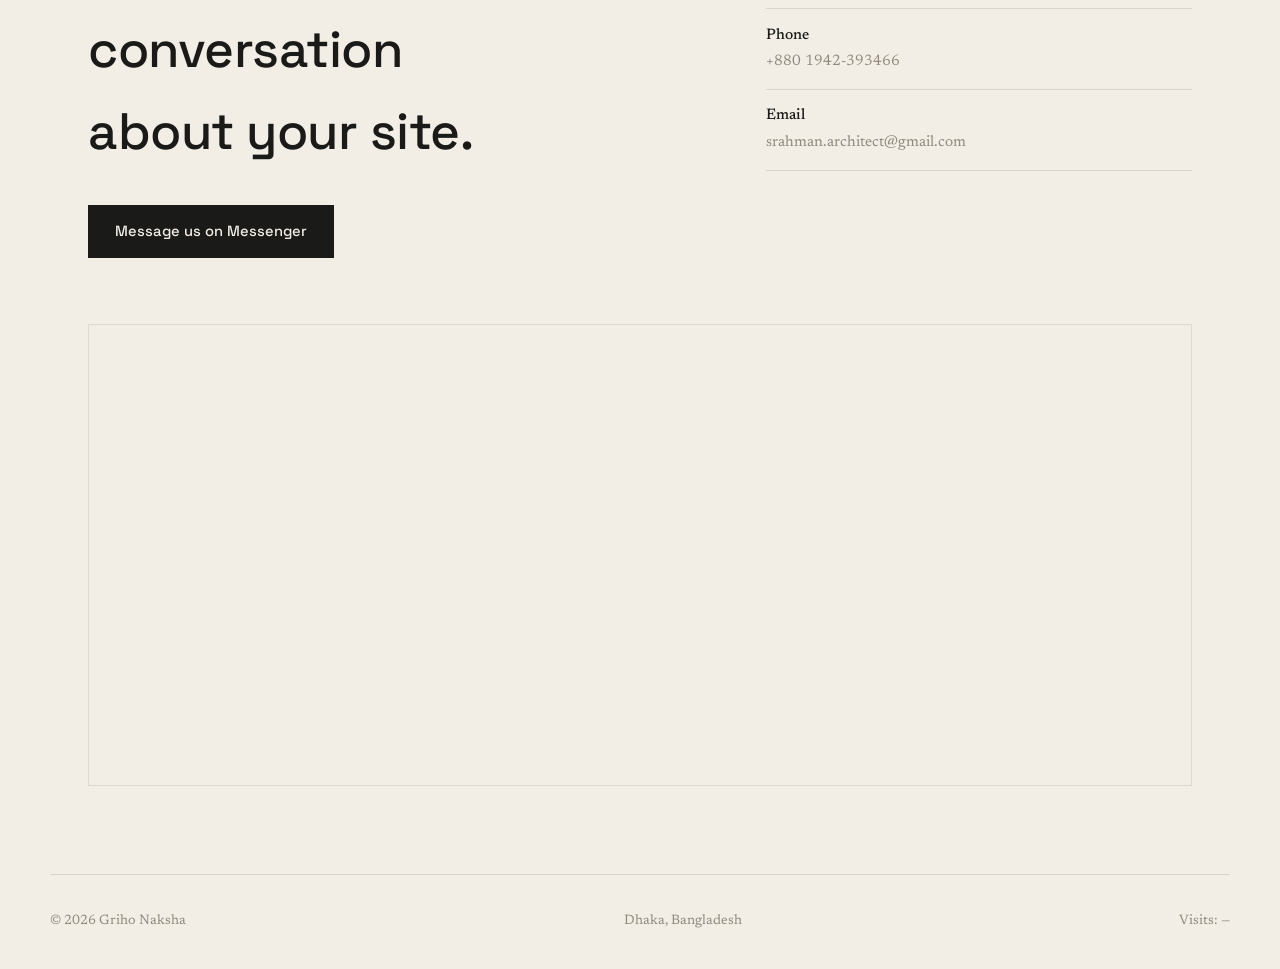
==== commit fc98a7b1: "Update index.html" ====
--- a/index.html
+++ b/index.html
@@ -122,16 +122,14 @@
       <h2>Our Commitment</h2
     </div>
     <p class="reveal" style="max-width:65ch;font-size:1.08rem;">
-
 As the Founder, I believe that every building begins with an idea — and that idea deserves to be designed with care, responsibility, and purpose.
-
 My commitment is to provide every client with thoughtful, practical, and well-planned design solutions, regardless of the size or scale of the project.
-
-For us, design is not simply about making a building look good. It is about understanding the client’s needs, making the best use of every space, and creating something that remains functional, comfortable, and valuable for years to come.
-
-I believe trust is earned through honest communication, attention to detail, and quality work. That is the standard I intend to maintain in every project we take on.
-
-We don't just design spaces. We take responsibility for the ideas behind them.</p>
+For us, design is not simply about making a building look good. It is about understanding the client’s needs, making the best use of every space,
+and creating something that remains functional, comfortable, and valuable for years to come.
+I believe trust is earned through honest communication, attention to detail, and quality work
+That is the standard I intend to maintain in every project we take on.
+We don't just design spaces.
+We take responsibility for the ideas behind them.</p>
   </div>
 </section>
 
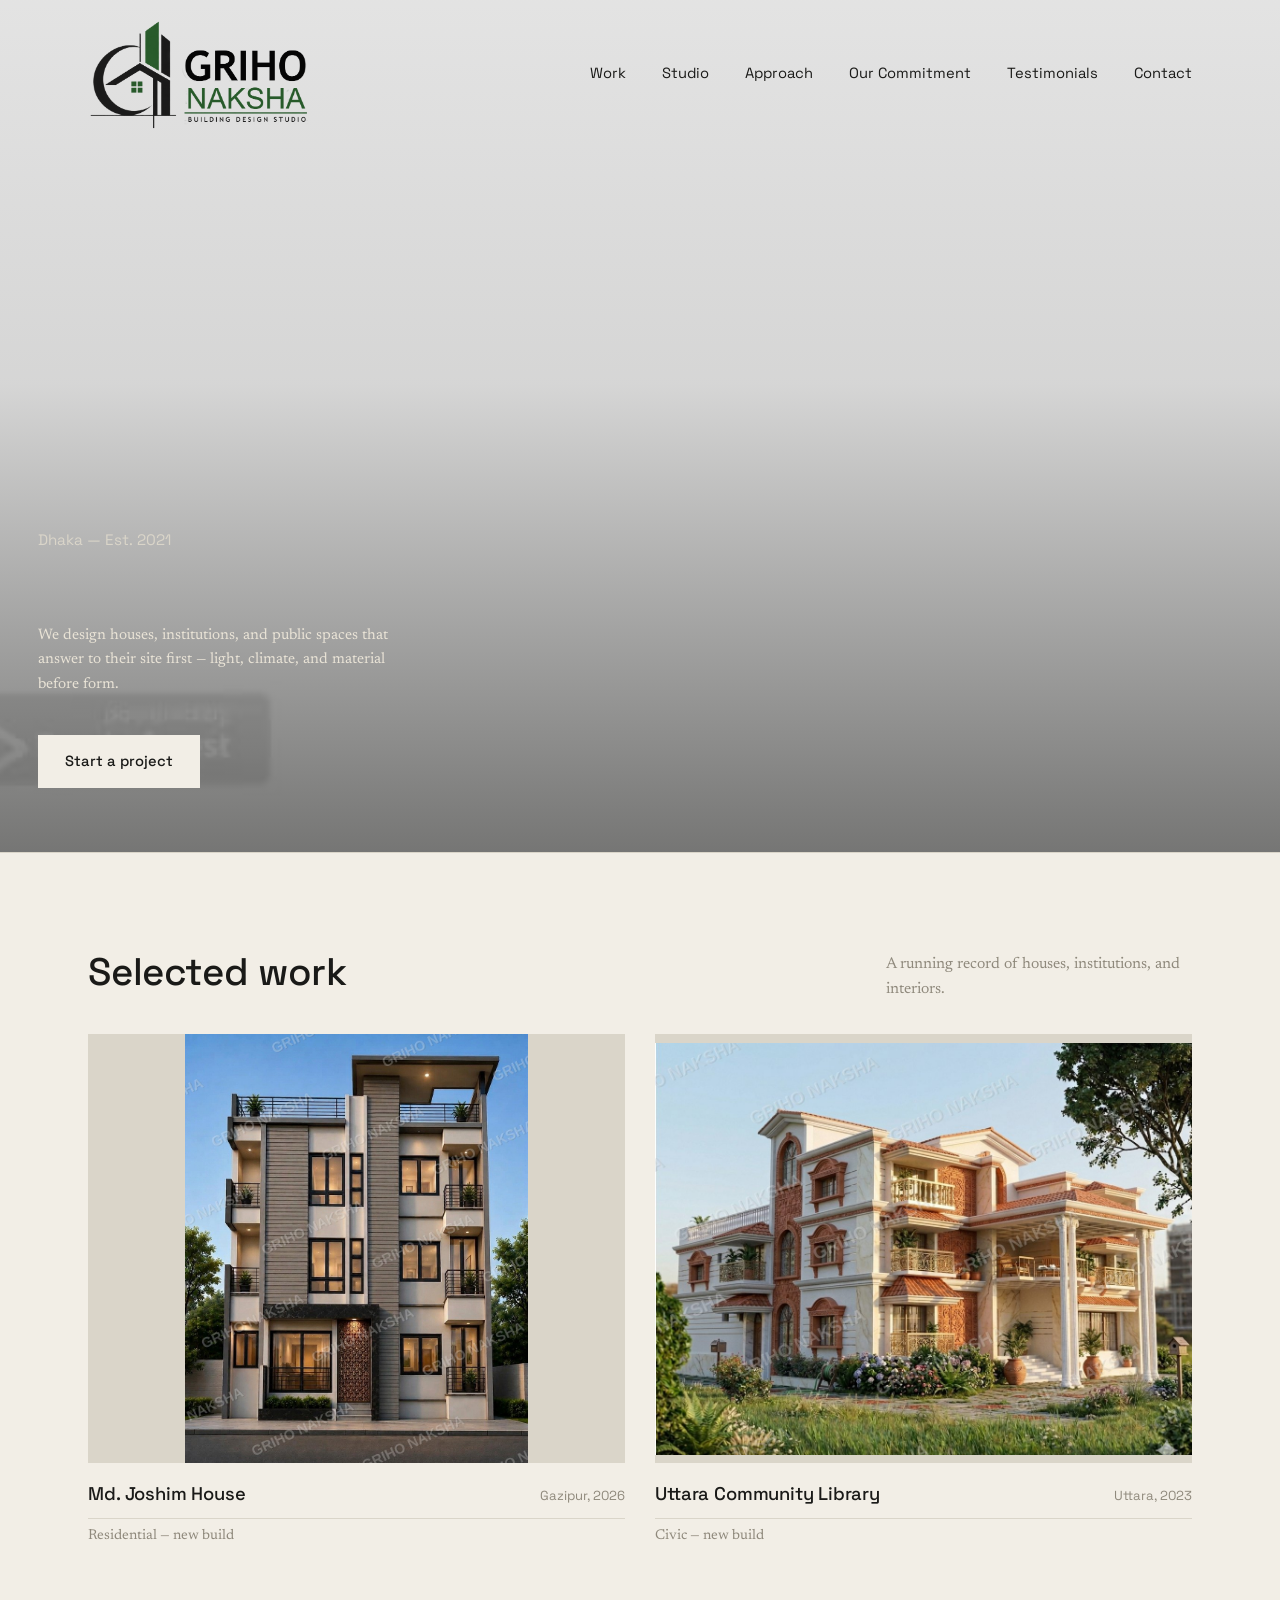
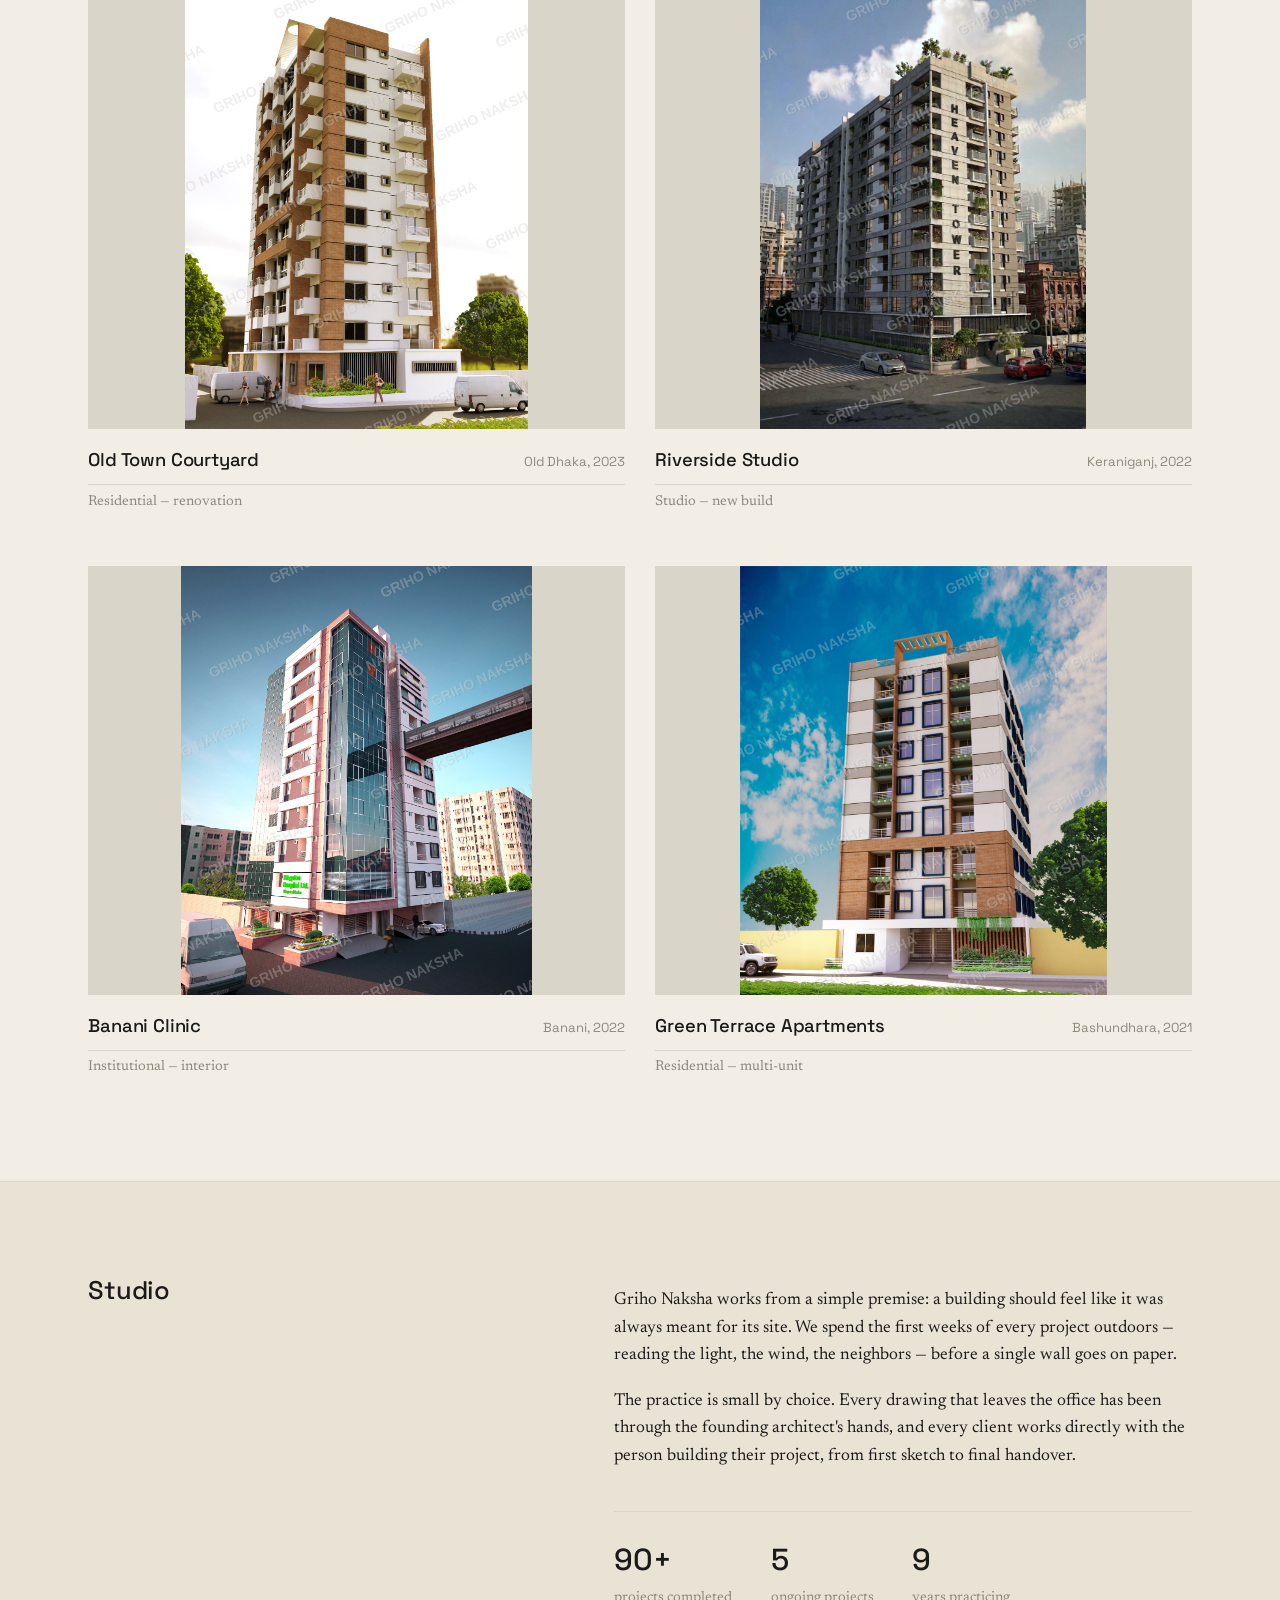
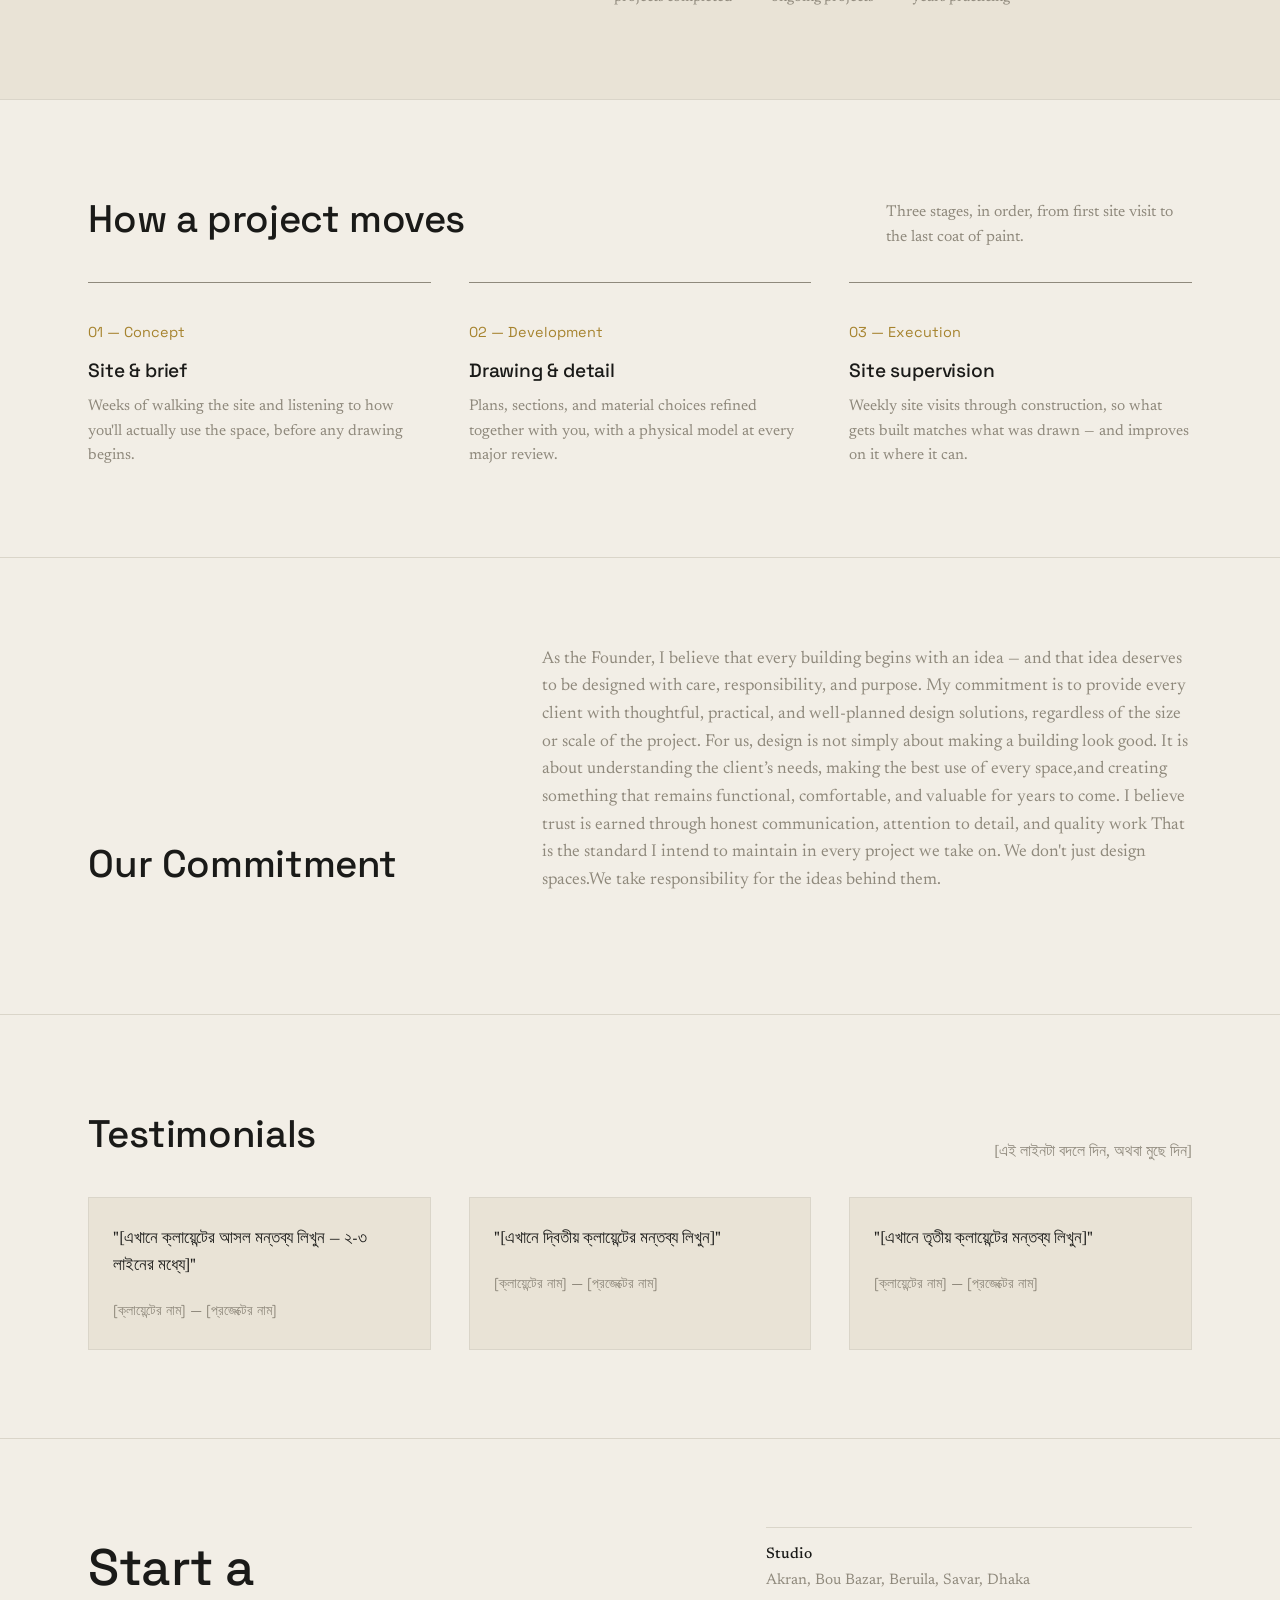
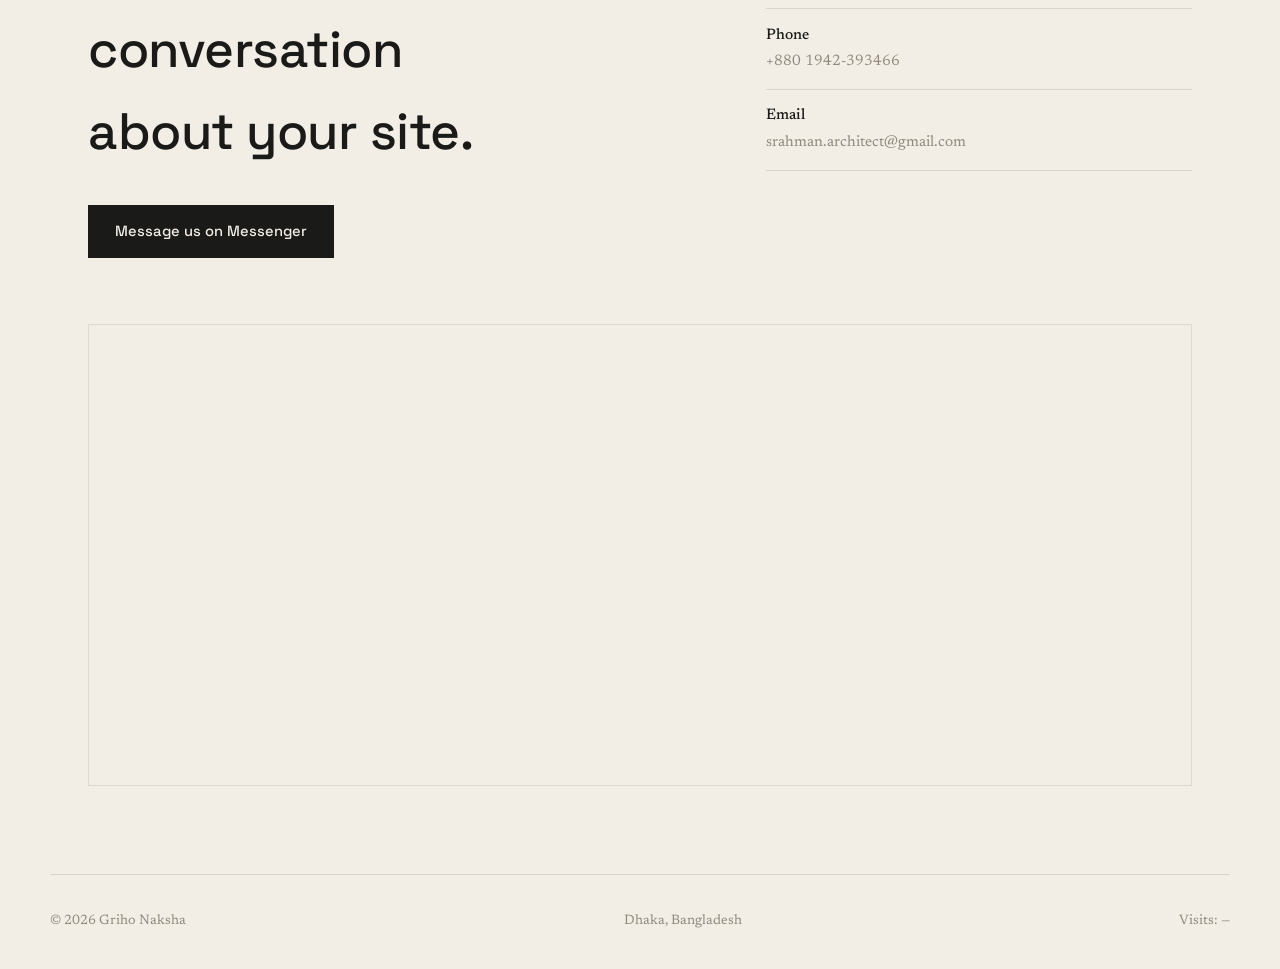
==== commit 1ddf6422: "Update index.html" ====
--- a/index.html
+++ b/index.html
@@ -122,14 +122,13 @@
       <h2>Our Commitment</h2
     </div>
     <p class="reveal" style="max-width:65ch;font-size:1.08rem;">
+      
 As the Founder, I believe that every building begins with an idea — and that idea deserves to be designed with care, responsibility, and purpose.
 My commitment is to provide every client with thoughtful, practical, and well-planned design solutions, regardless of the size or scale of the project.
-For us, design is not simply about making a building look good. It is about understanding the client’s needs, making the best use of every space,
-and creating something that remains functional, comfortable, and valuable for years to come.
+For us, design is not simply about making a building look good. It is about understanding the client’s needs, making the best use of every space,and creating something that remains functional, comfortable, and valuable for years to come.
 I believe trust is earned through honest communication, attention to detail, and quality work
 That is the standard I intend to maintain in every project we take on.
-We don't just design spaces.
-We take responsibility for the ideas behind them.</p>
+We don't just design spaces.We take responsibility for the ideas behind them.</p>
   </div>
 </section>
 
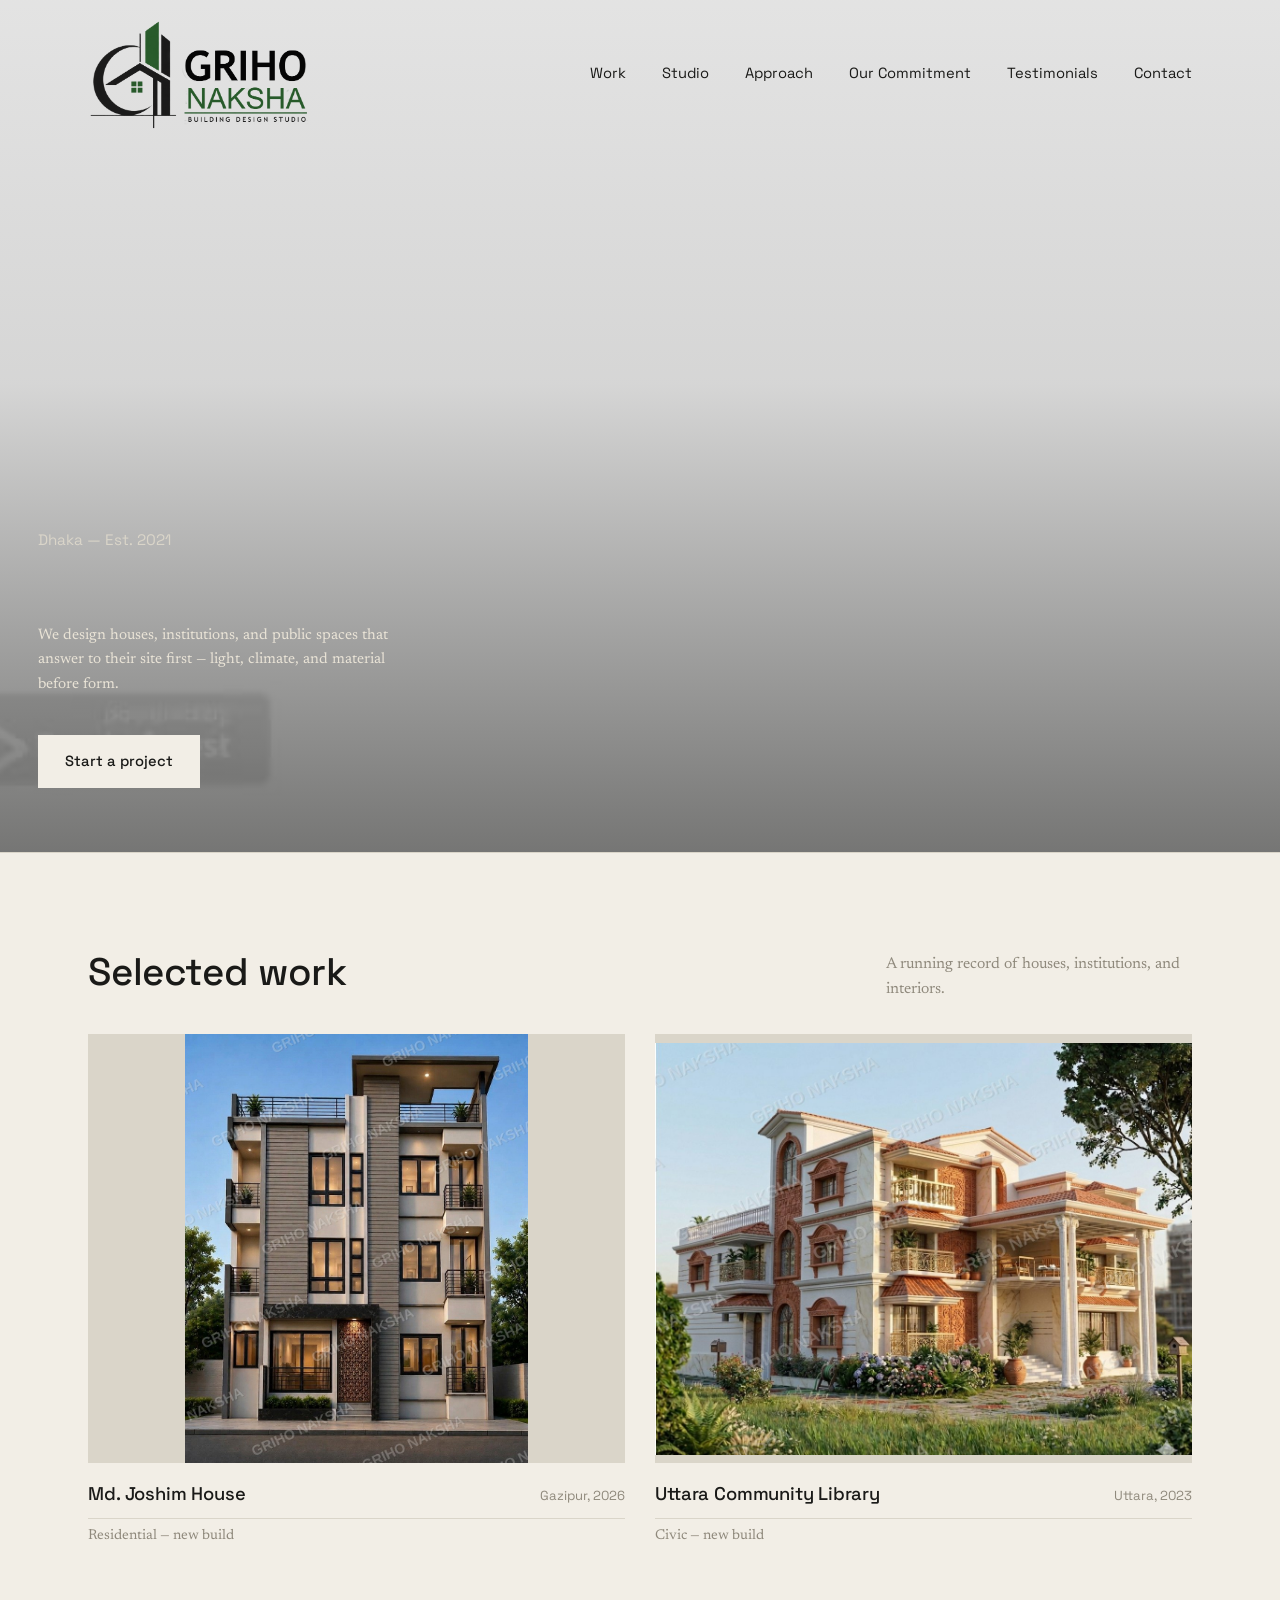
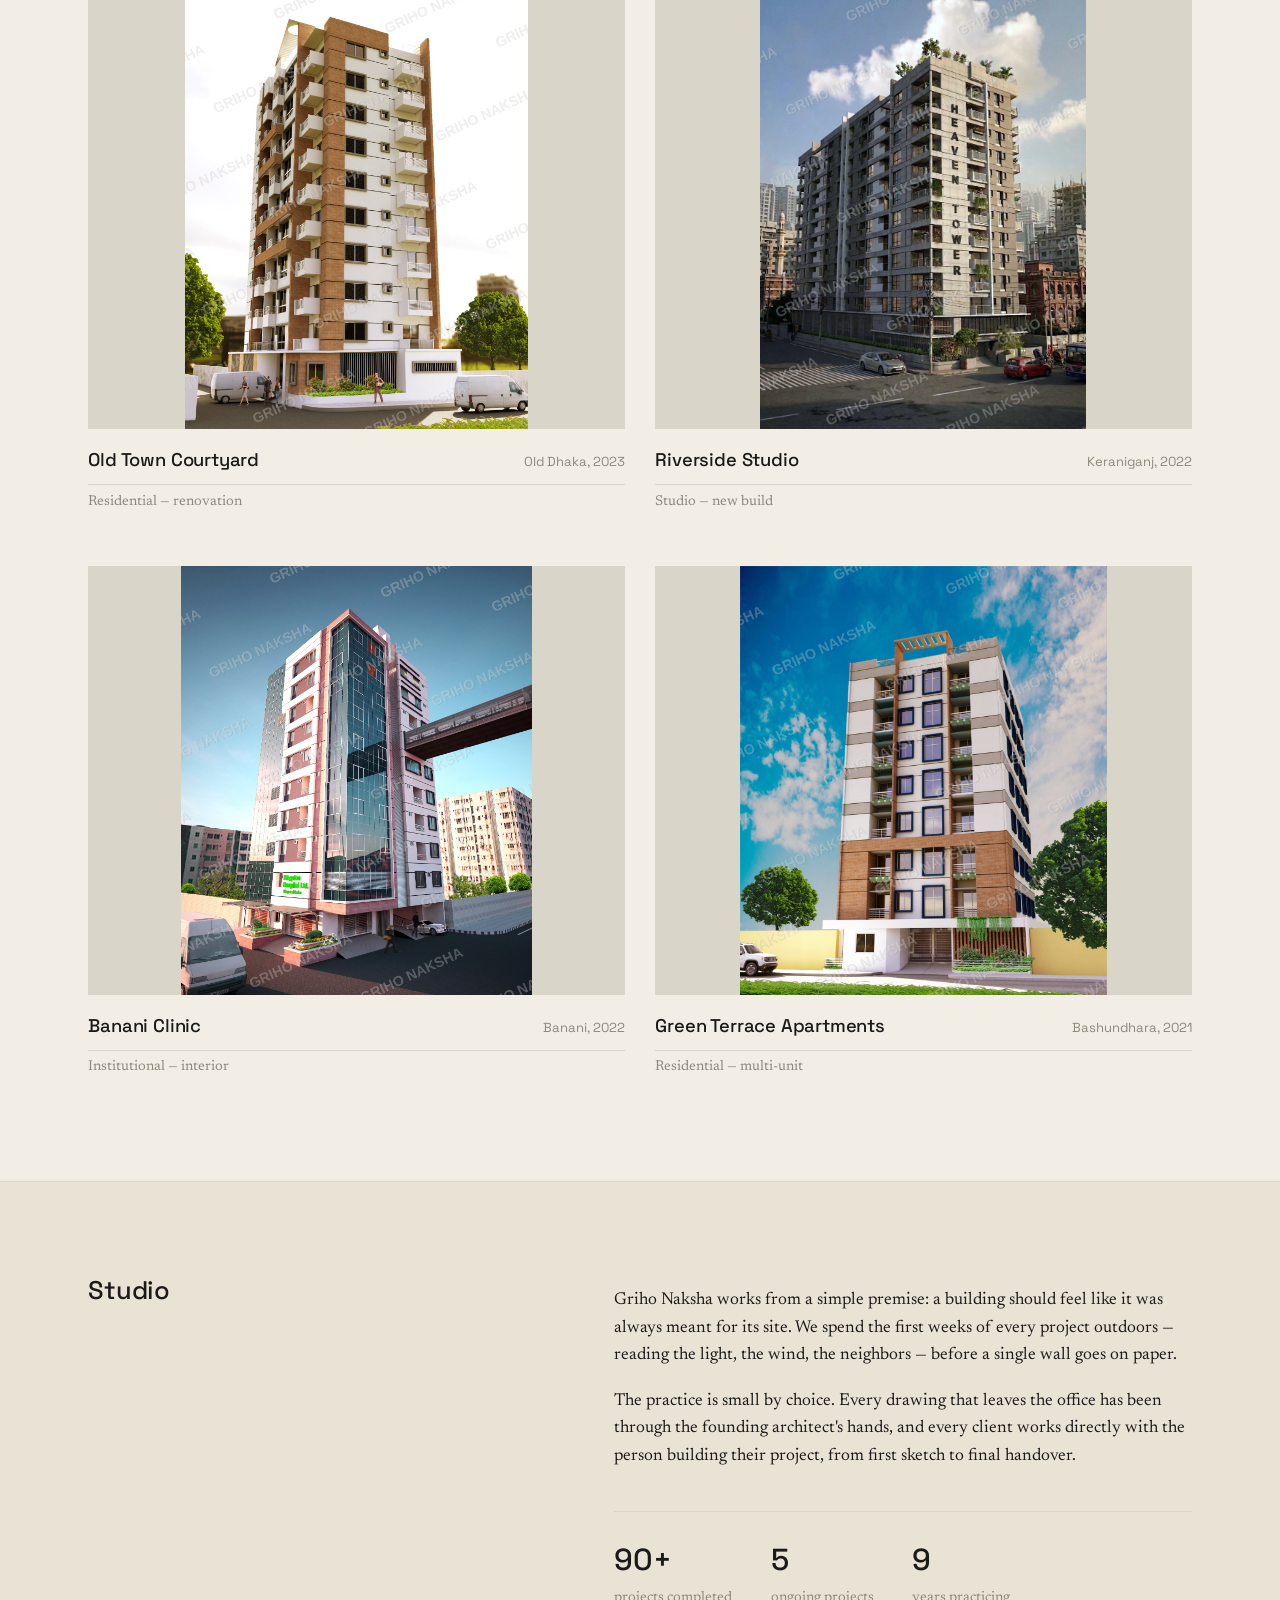
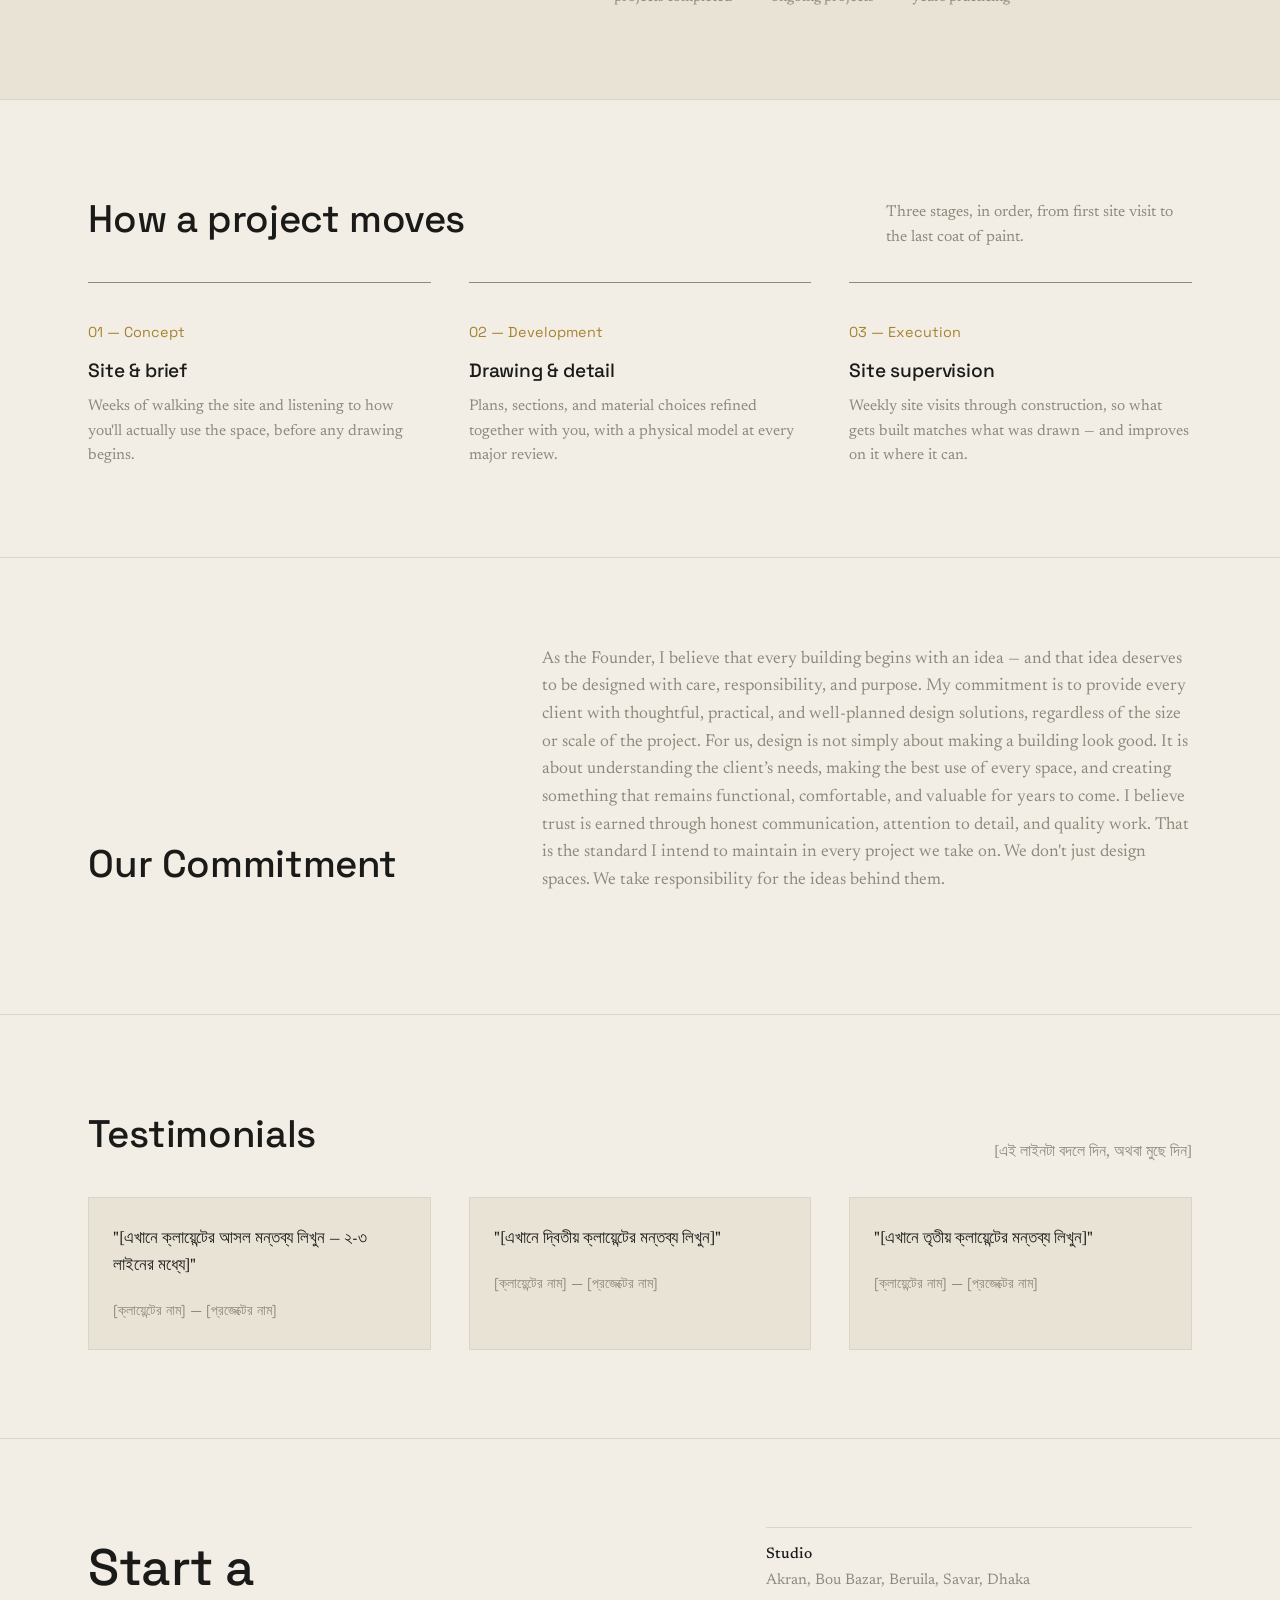
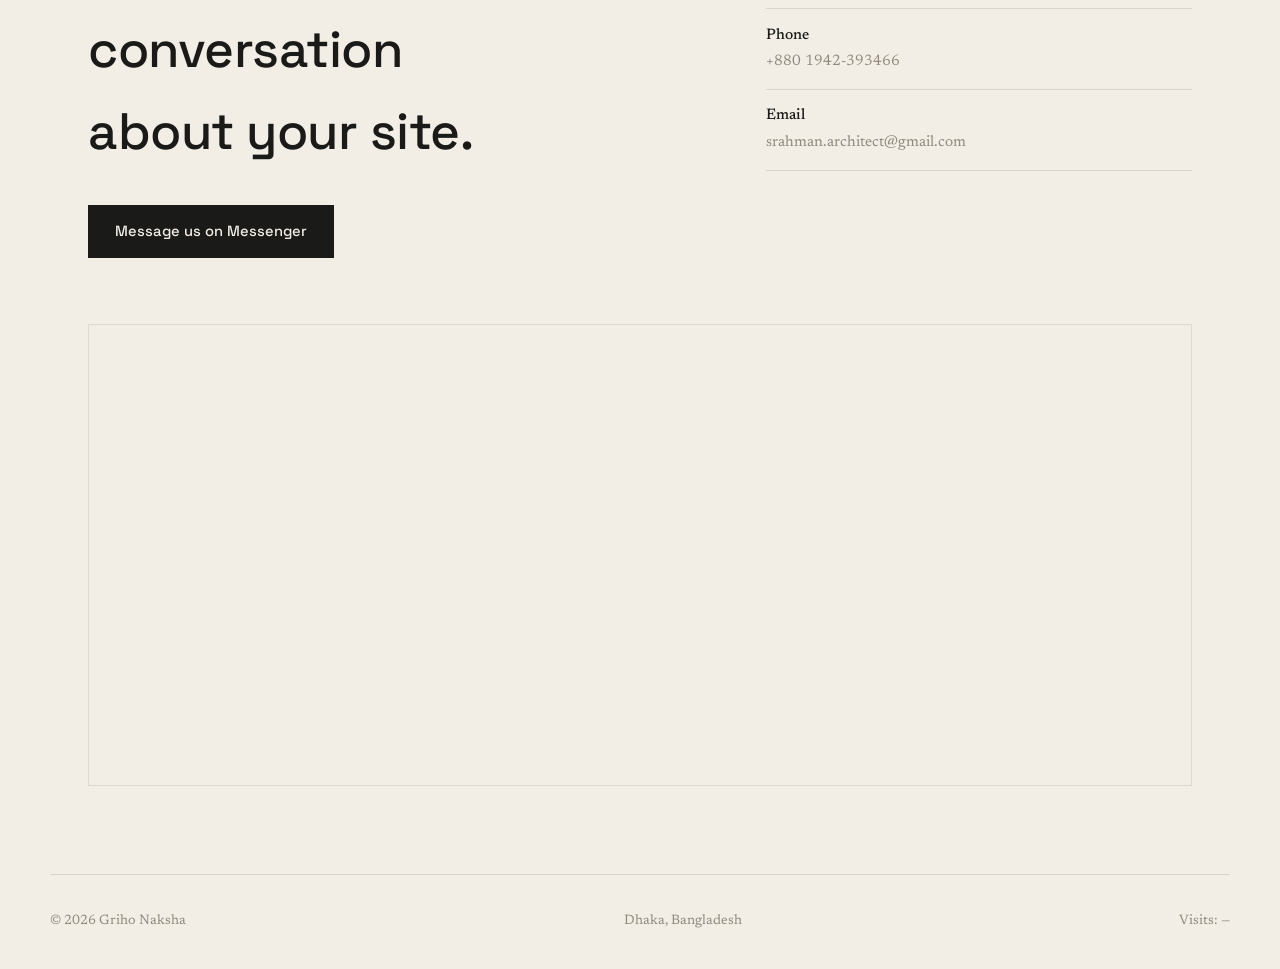
==== commit 3f9f3188: "Update index.html" ====
--- a/index.html
+++ b/index.html
@@ -122,13 +122,16 @@
       <h2>Our Commitment</h2
     </div>
     <p class="reveal" style="max-width:65ch;font-size:1.08rem;">
-      
+    
 As the Founder, I believe that every building begins with an idea — and that idea deserves to be designed with care, responsibility, and purpose.
+
 My commitment is to provide every client with thoughtful, practical, and well-planned design solutions, regardless of the size or scale of the project.
-For us, design is not simply about making a building look good. It is about understanding the client’s needs, making the best use of every space,and creating something that remains functional, comfortable, and valuable for years to come.
-I believe trust is earned through honest communication, attention to detail, and quality work
-That is the standard I intend to maintain in every project we take on.
-We don't just design spaces.We take responsibility for the ideas behind them.</p>
+
+For us, design is not simply about making a building look good. It is about understanding the client’s needs, making the best use of every space, and creating something that remains functional, comfortable, and valuable for years to come.
+
+I believe trust is earned through honest communication, attention to detail, and quality work. That is the standard I intend to maintain in every project we take on.
+
+We don't just design spaces. We take responsibility for the ideas behind them.</p>
   </div>
 </section>
 
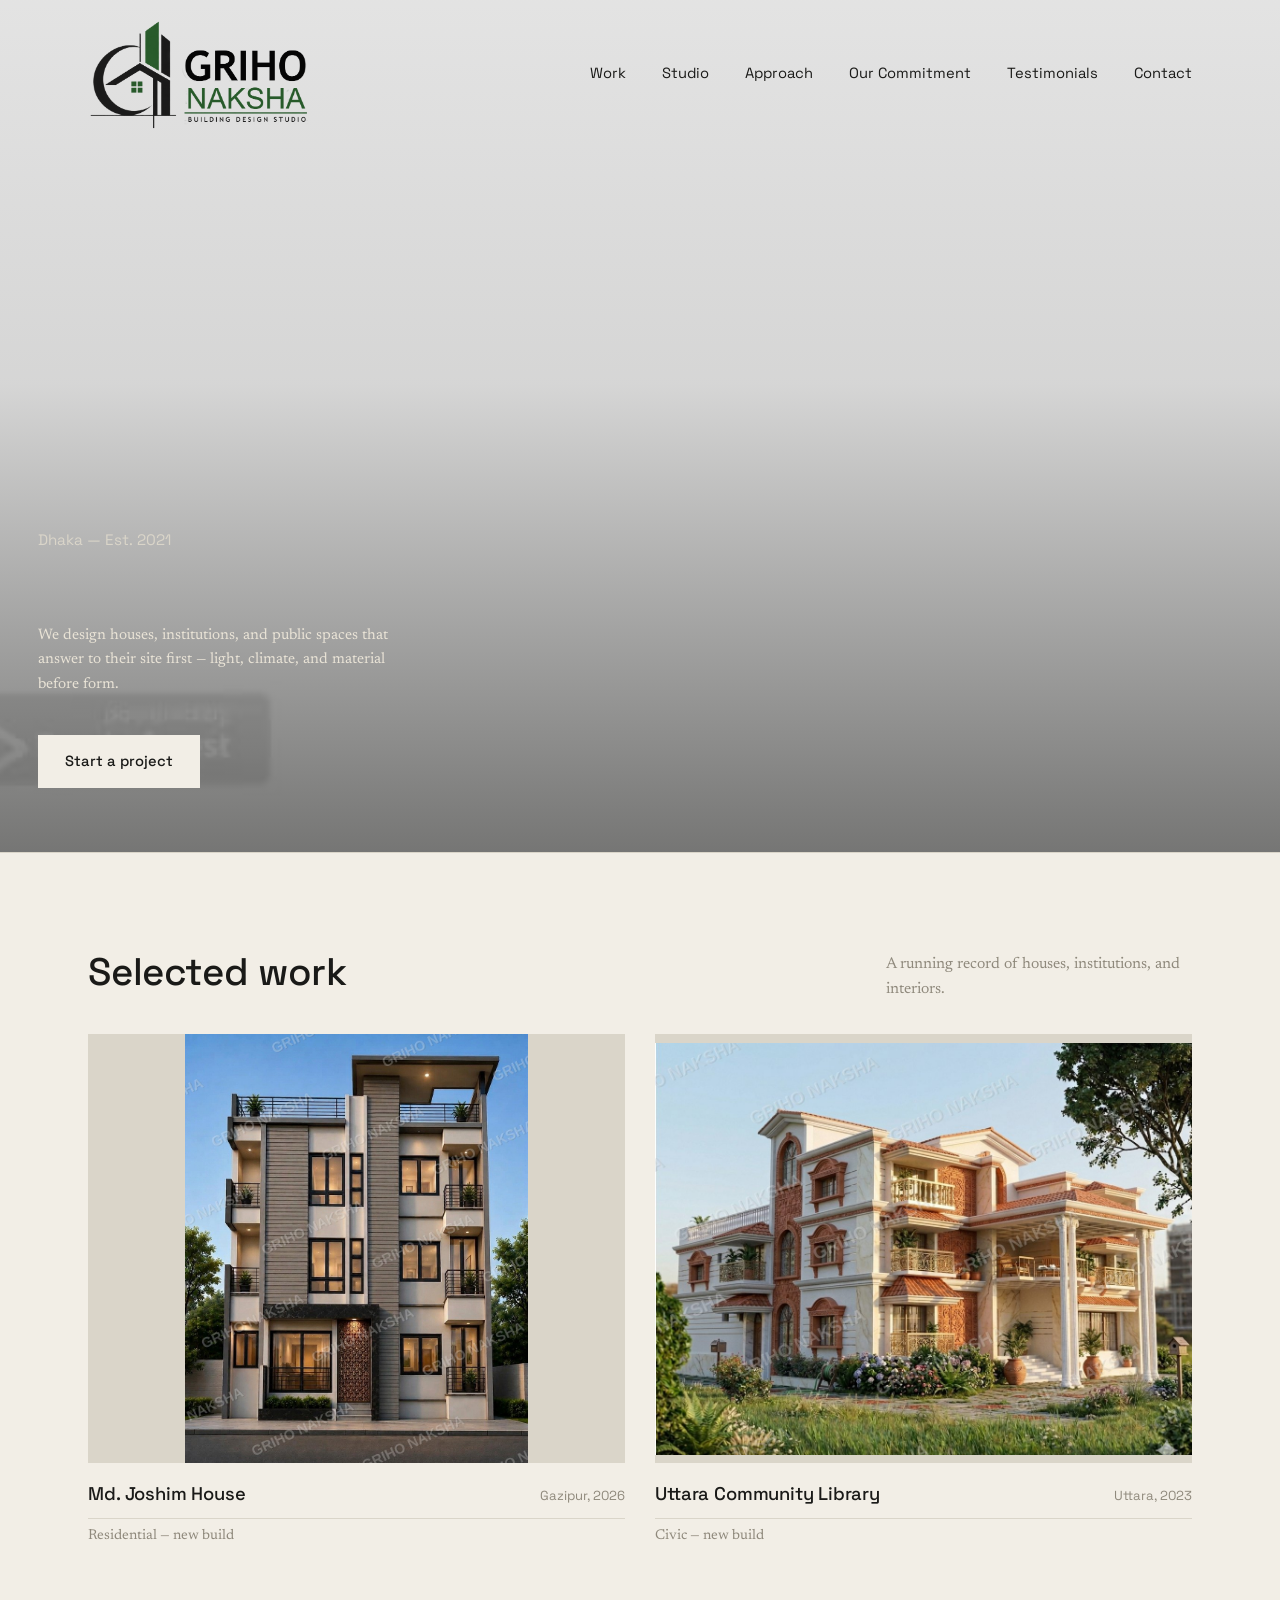
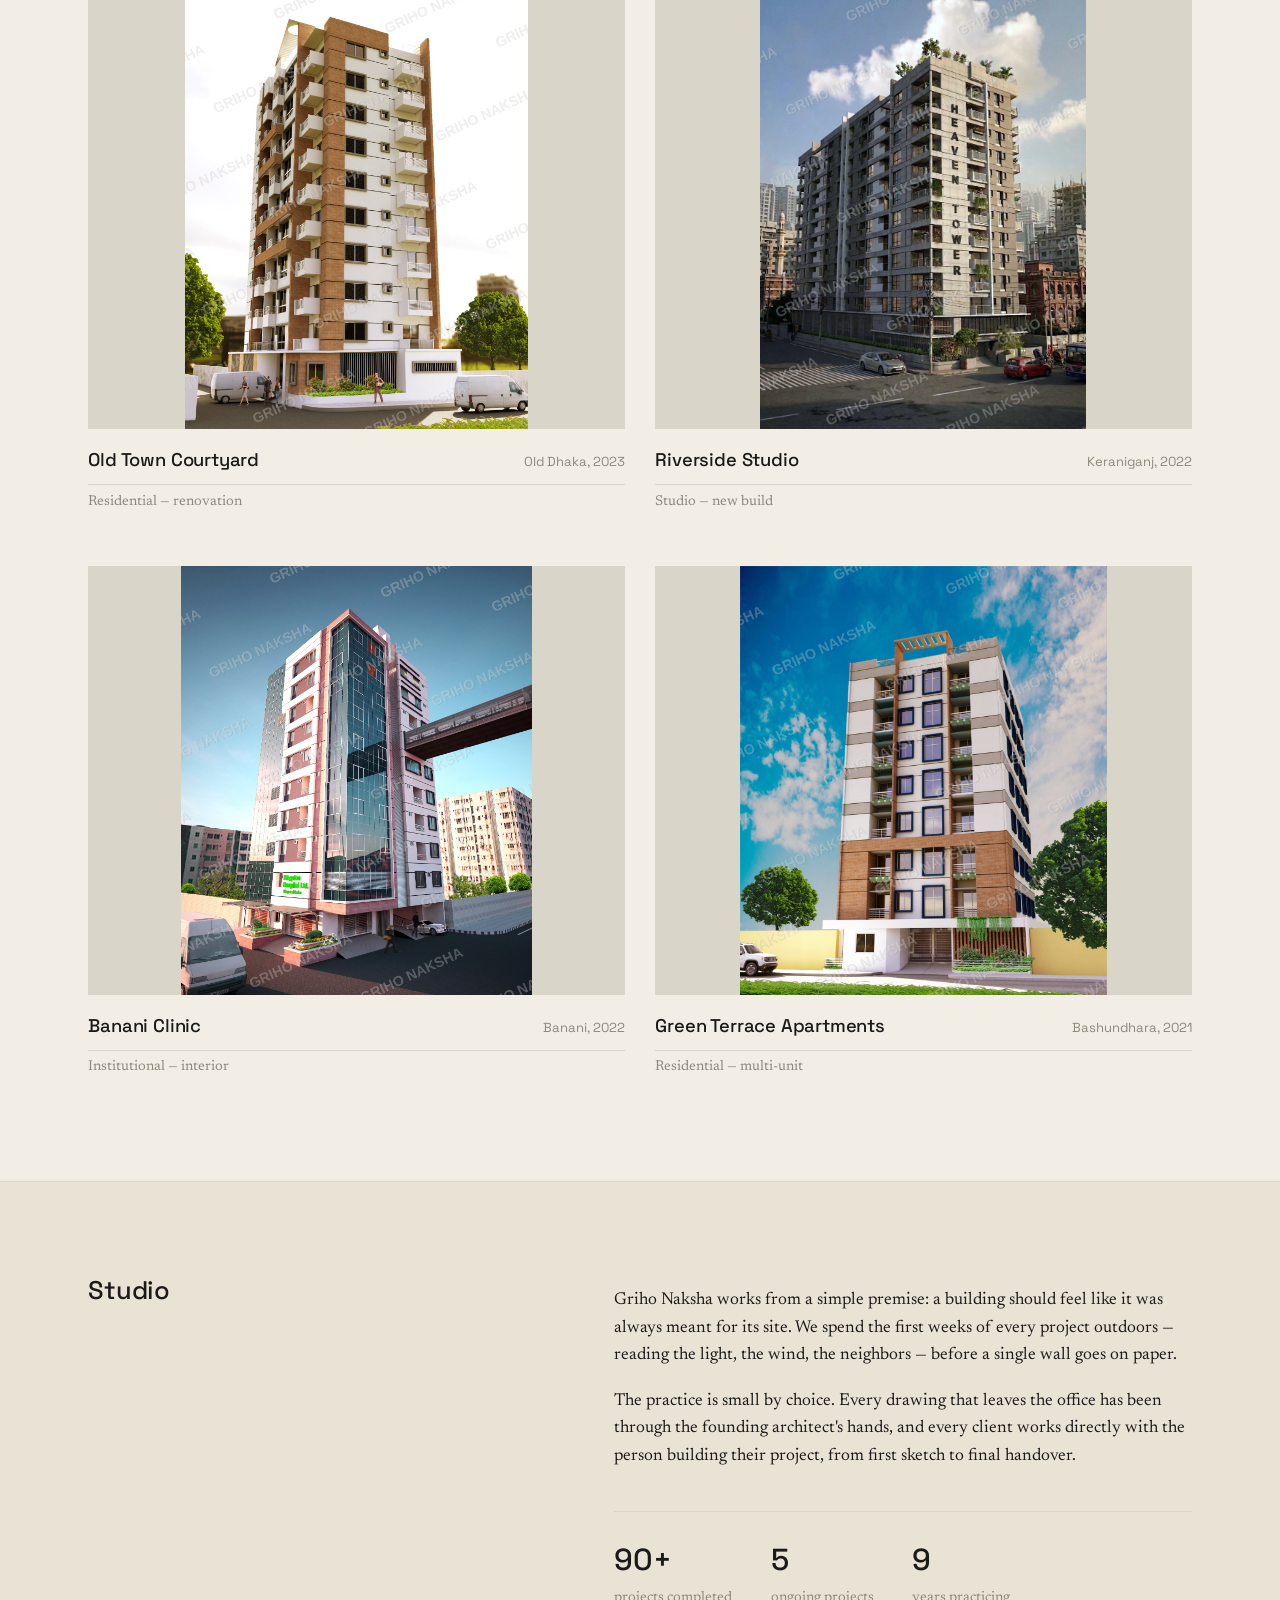
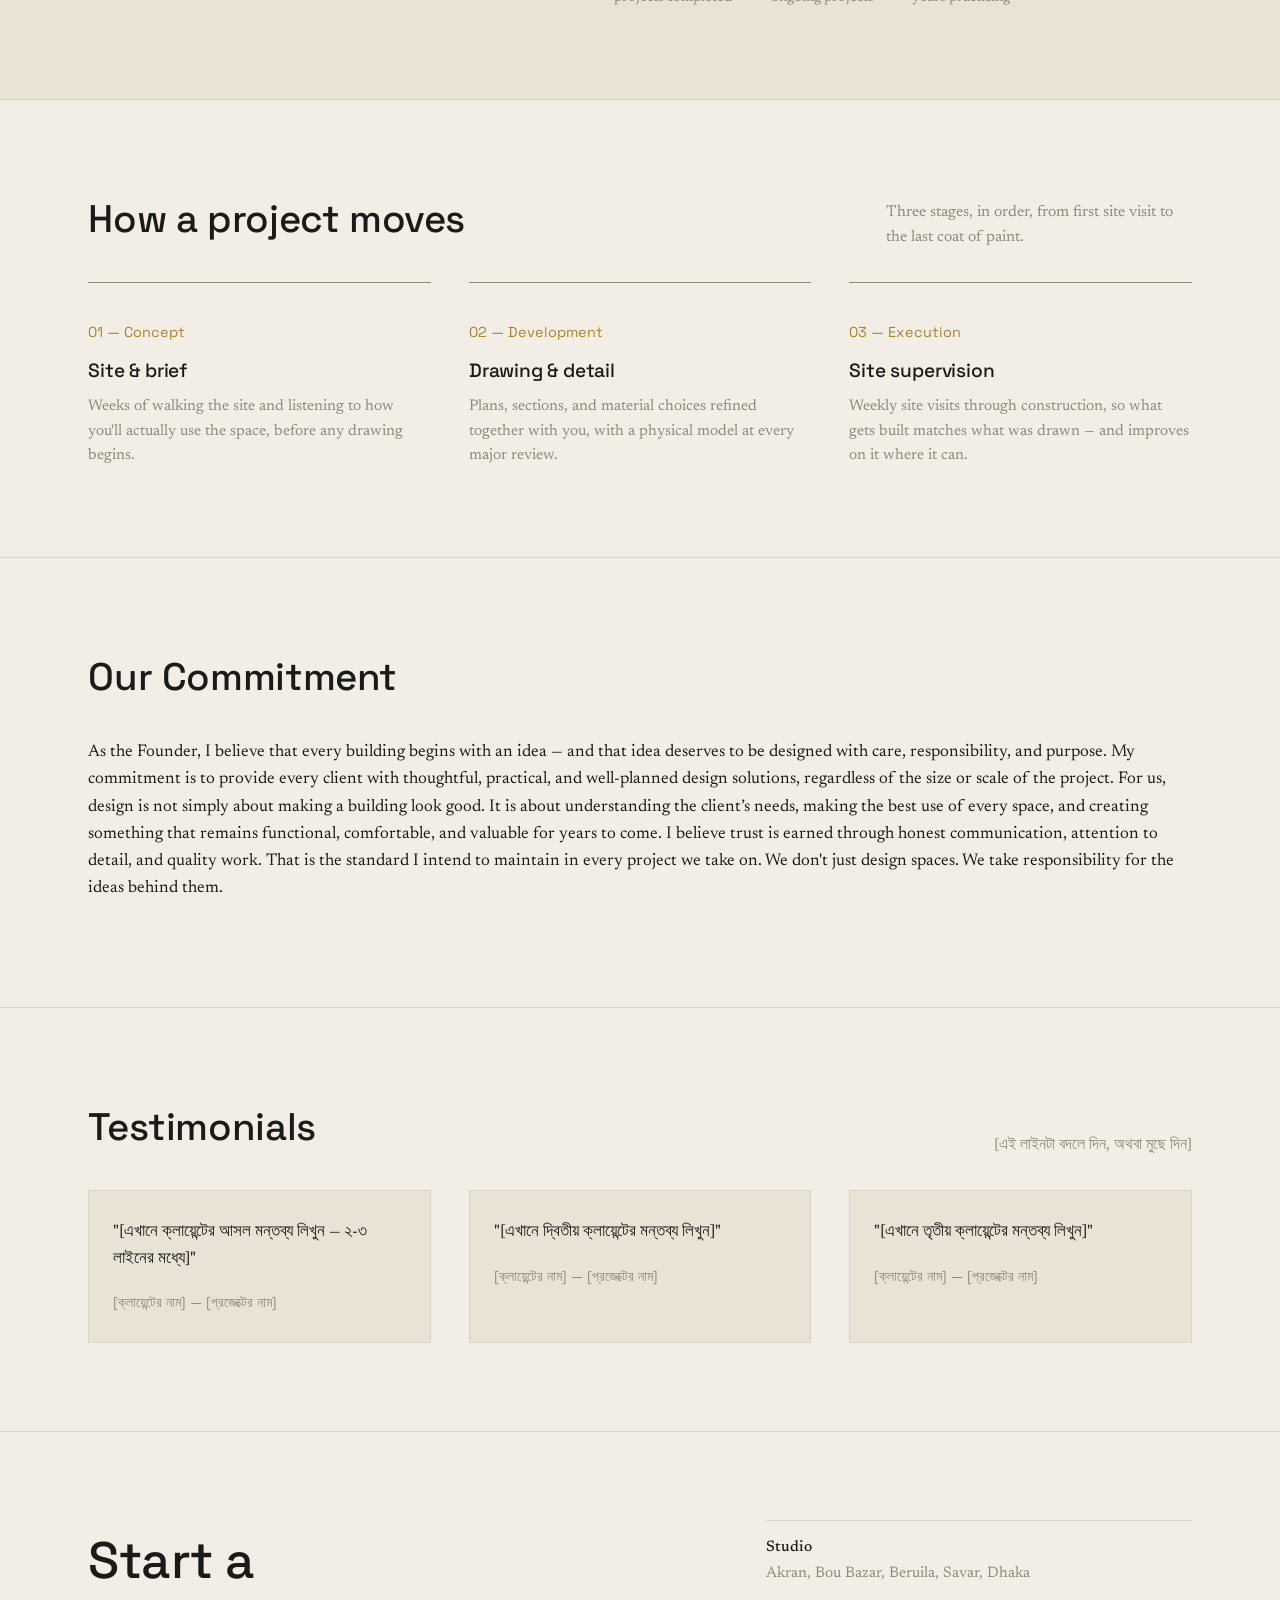
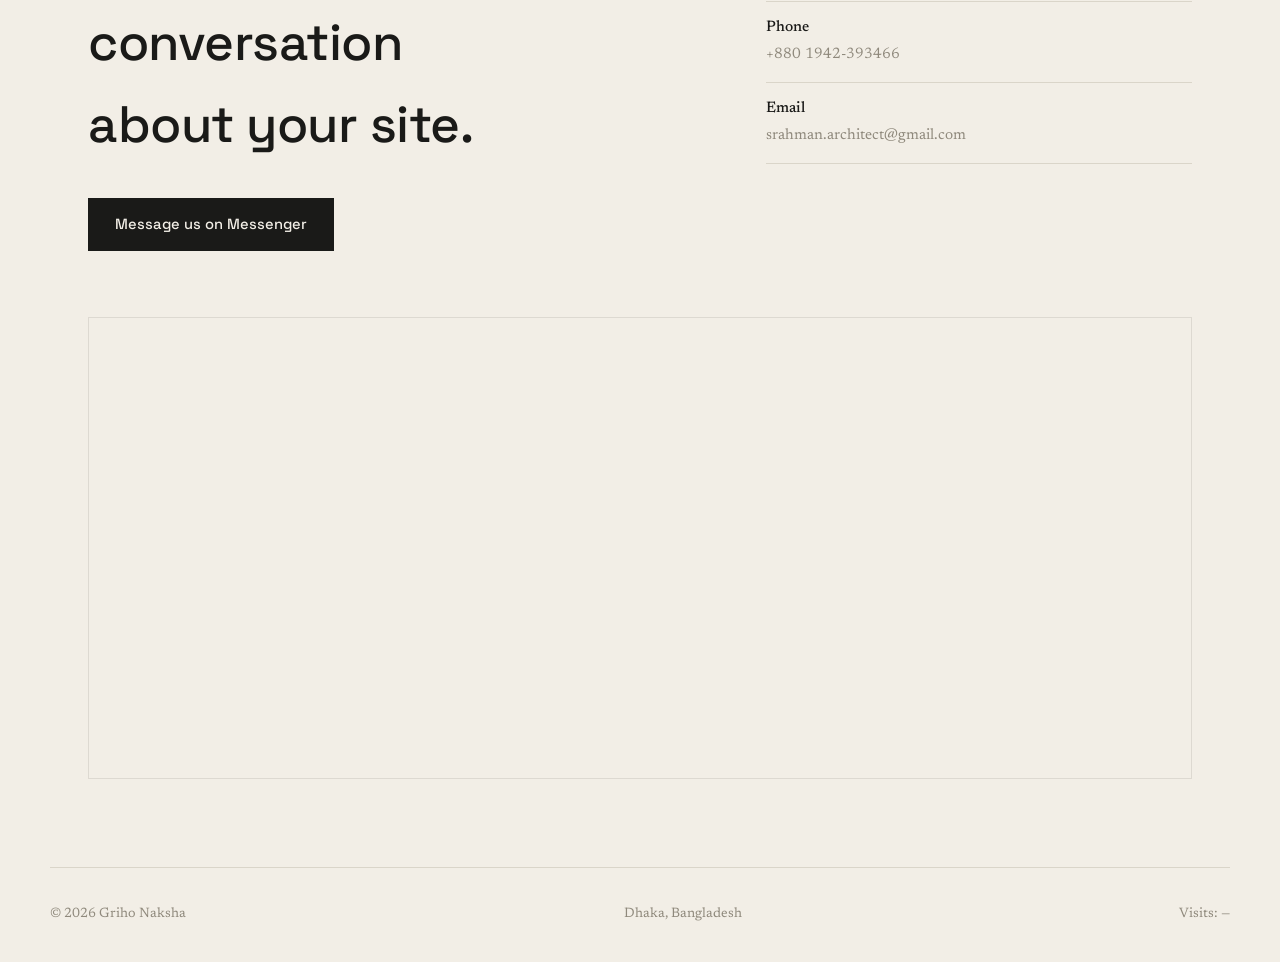
==== commit 4aec79a6: "Update index.html" ====
--- a/index.html
+++ b/index.html
@@ -122,7 +122,7 @@
       <h2>Our Commitment</h2
     </div>
     <p class="reveal" style="max-width:65ch;font-size:1.08rem;">
-    
+   </div> 
 As the Founder, I believe that every building begins with an idea — and that idea deserves to be designed with care, responsibility, and purpose.
 
 My commitment is to provide every client with thoughtful, practical, and well-planned design solutions, regardless of the size or scale of the project.
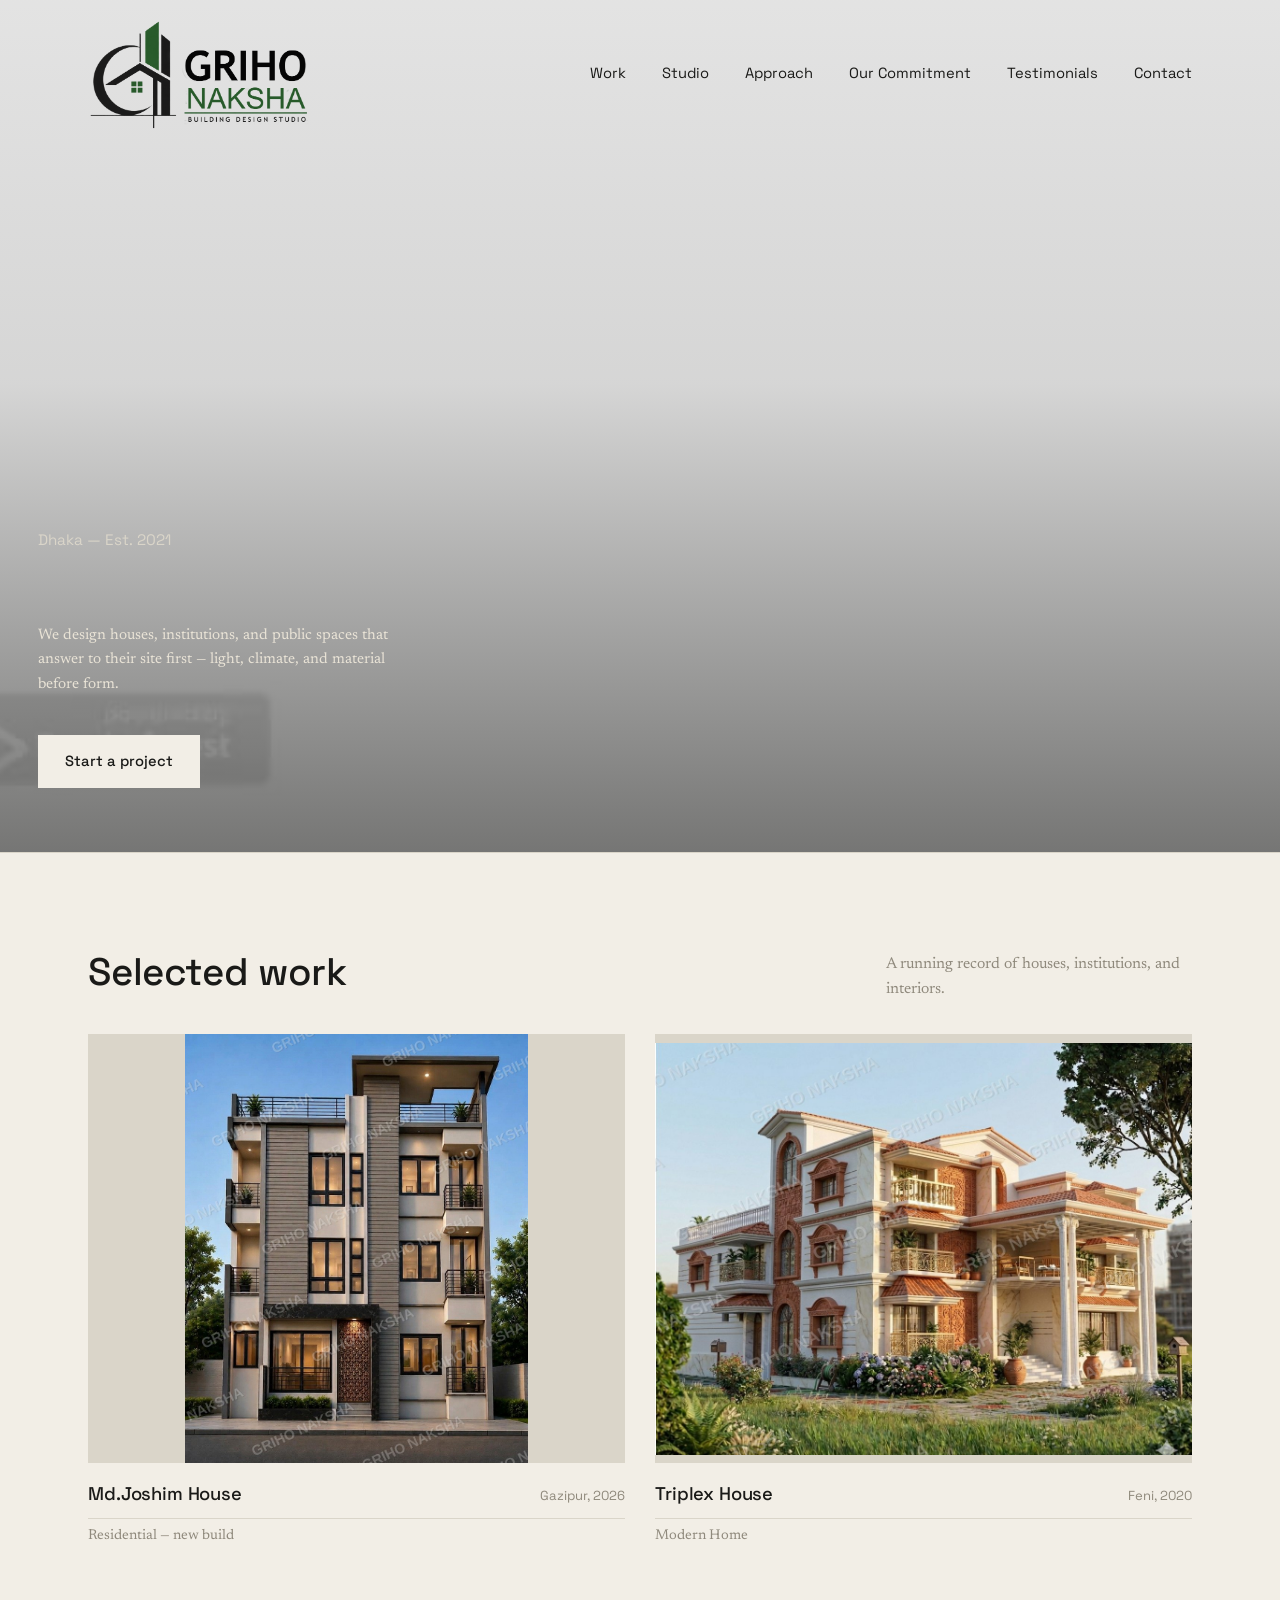
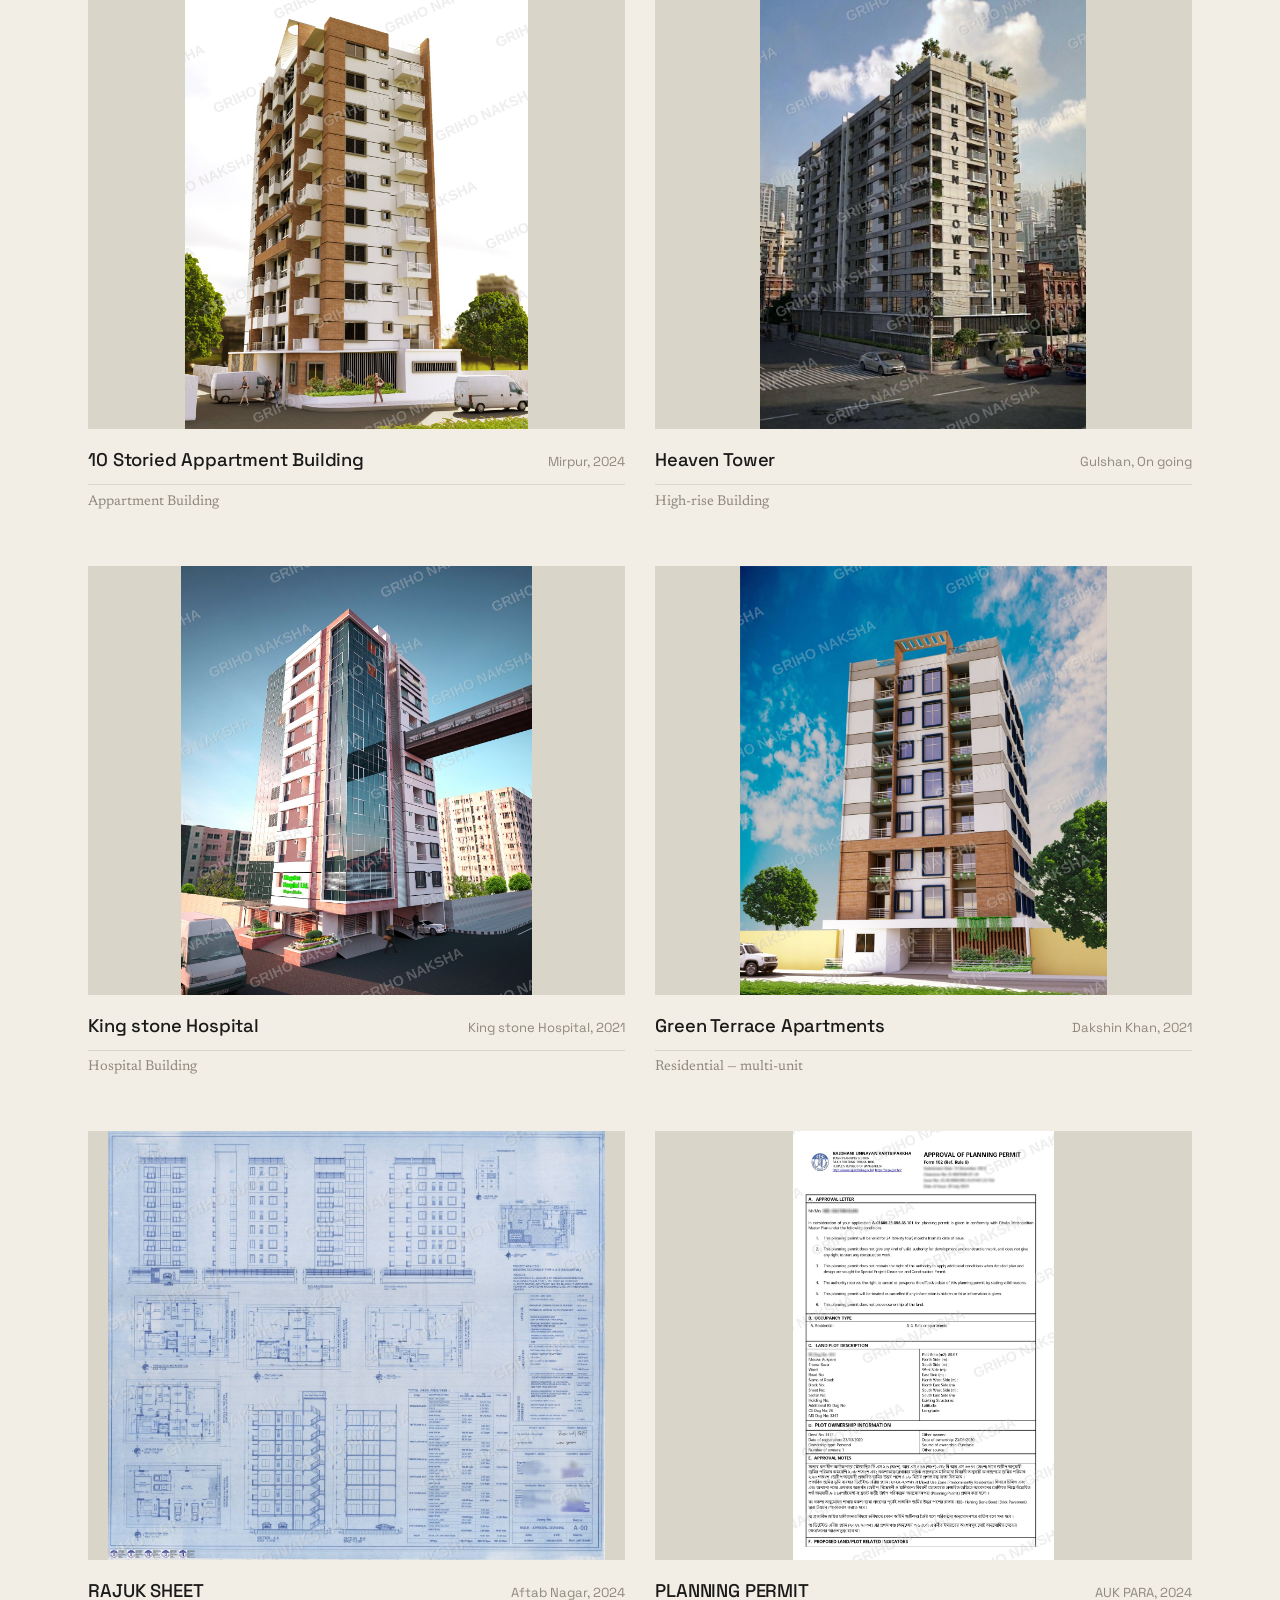
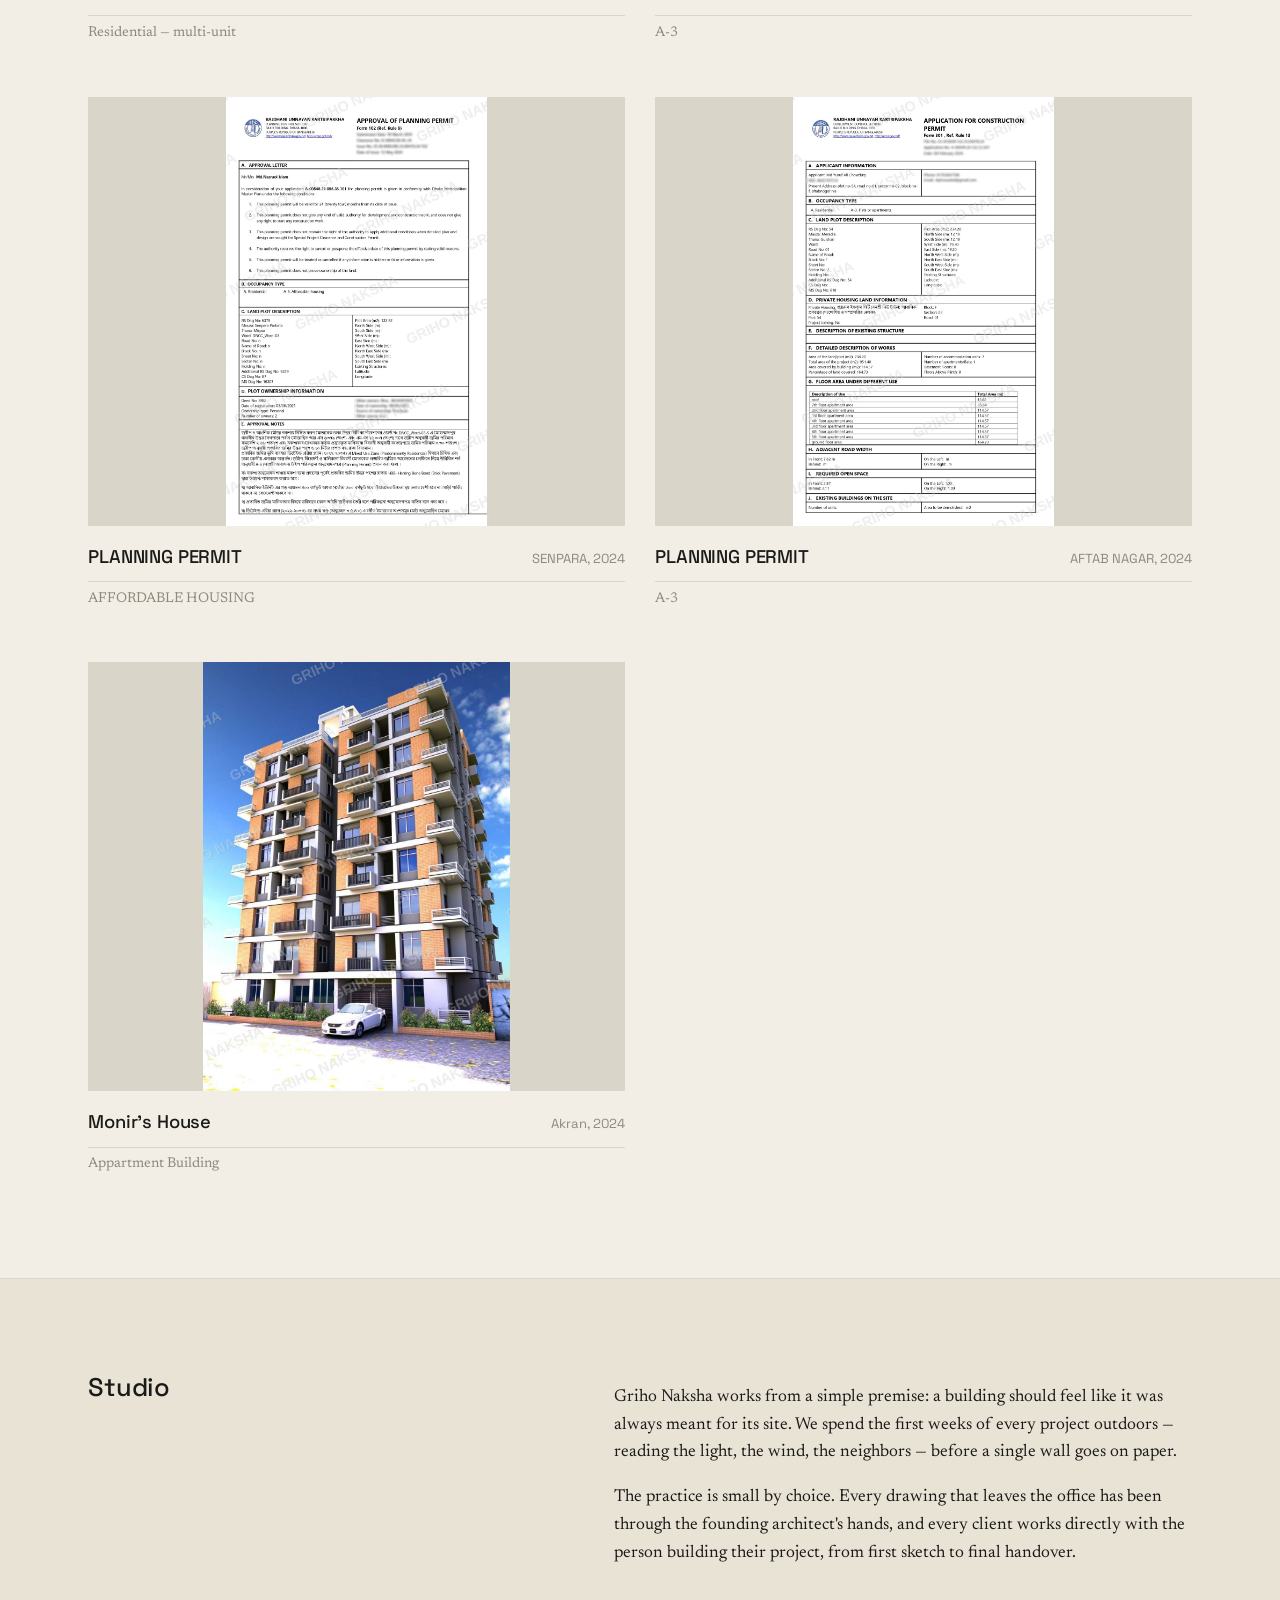
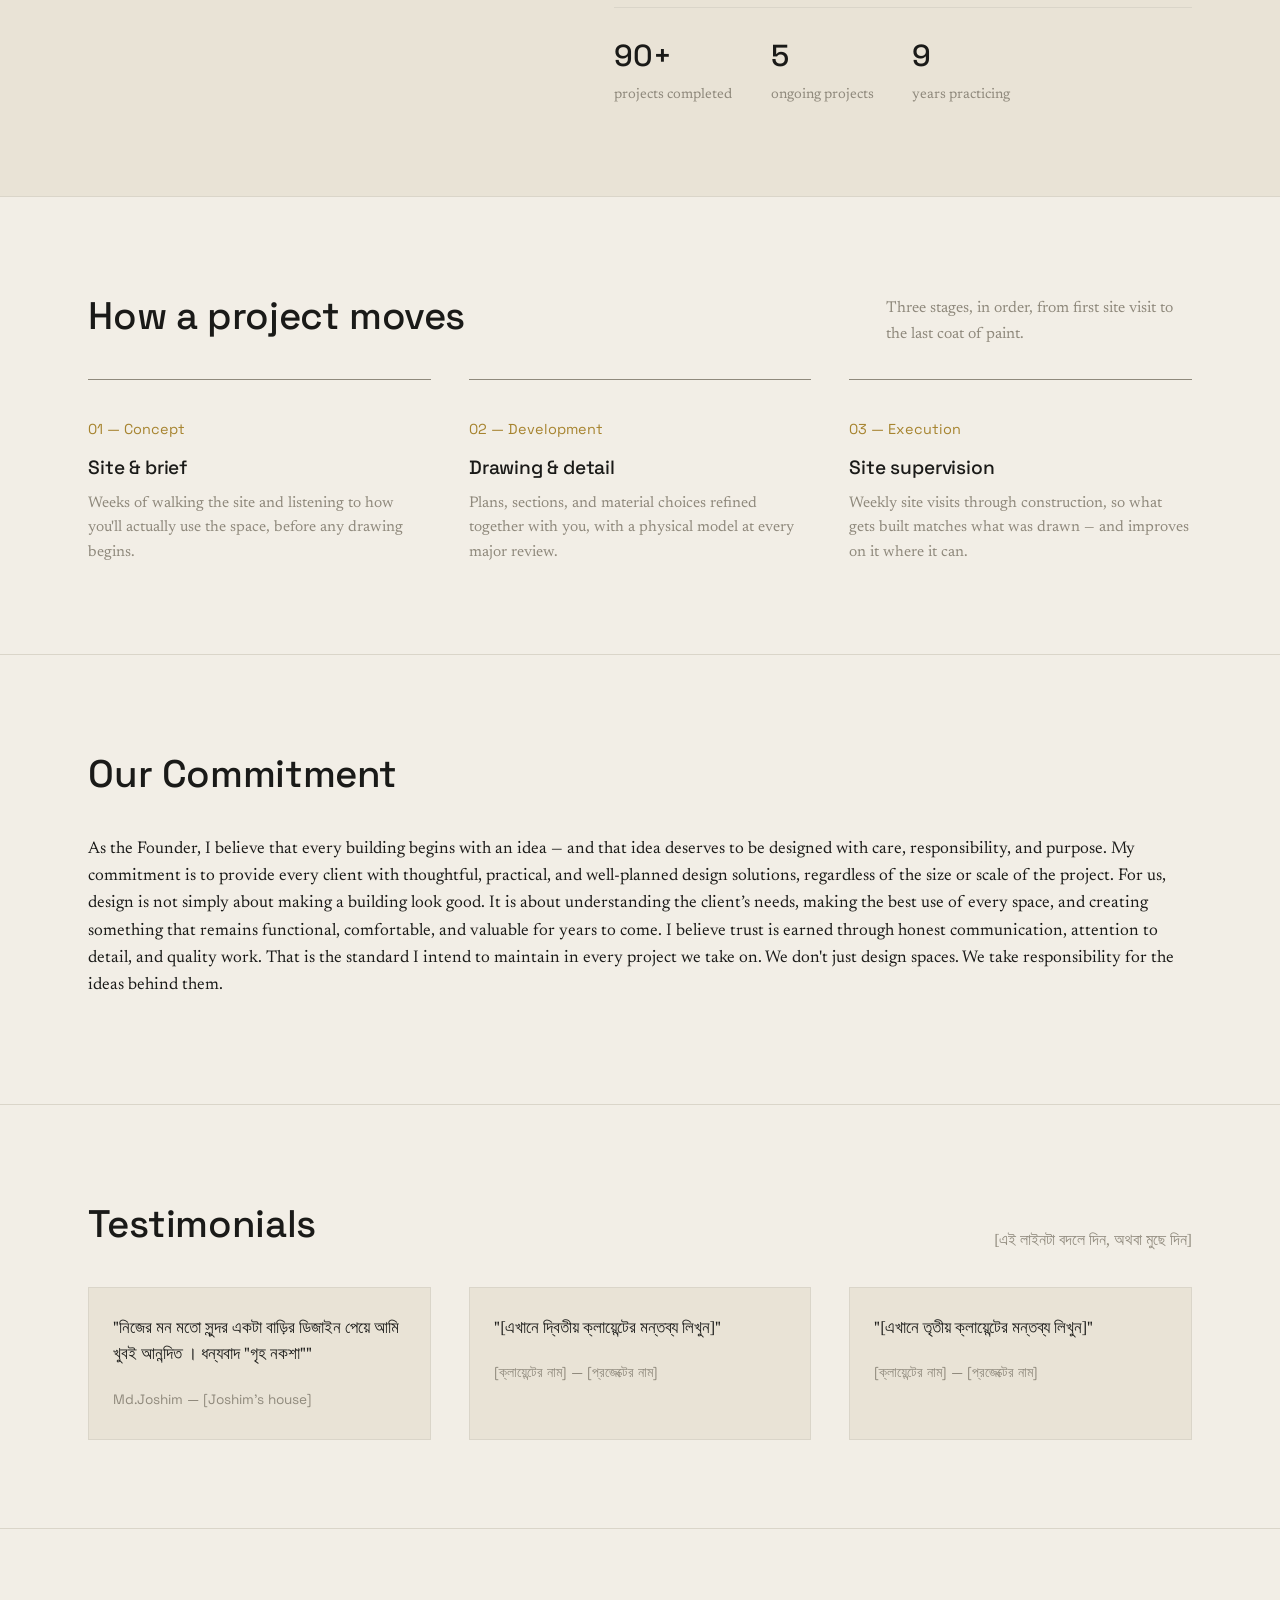
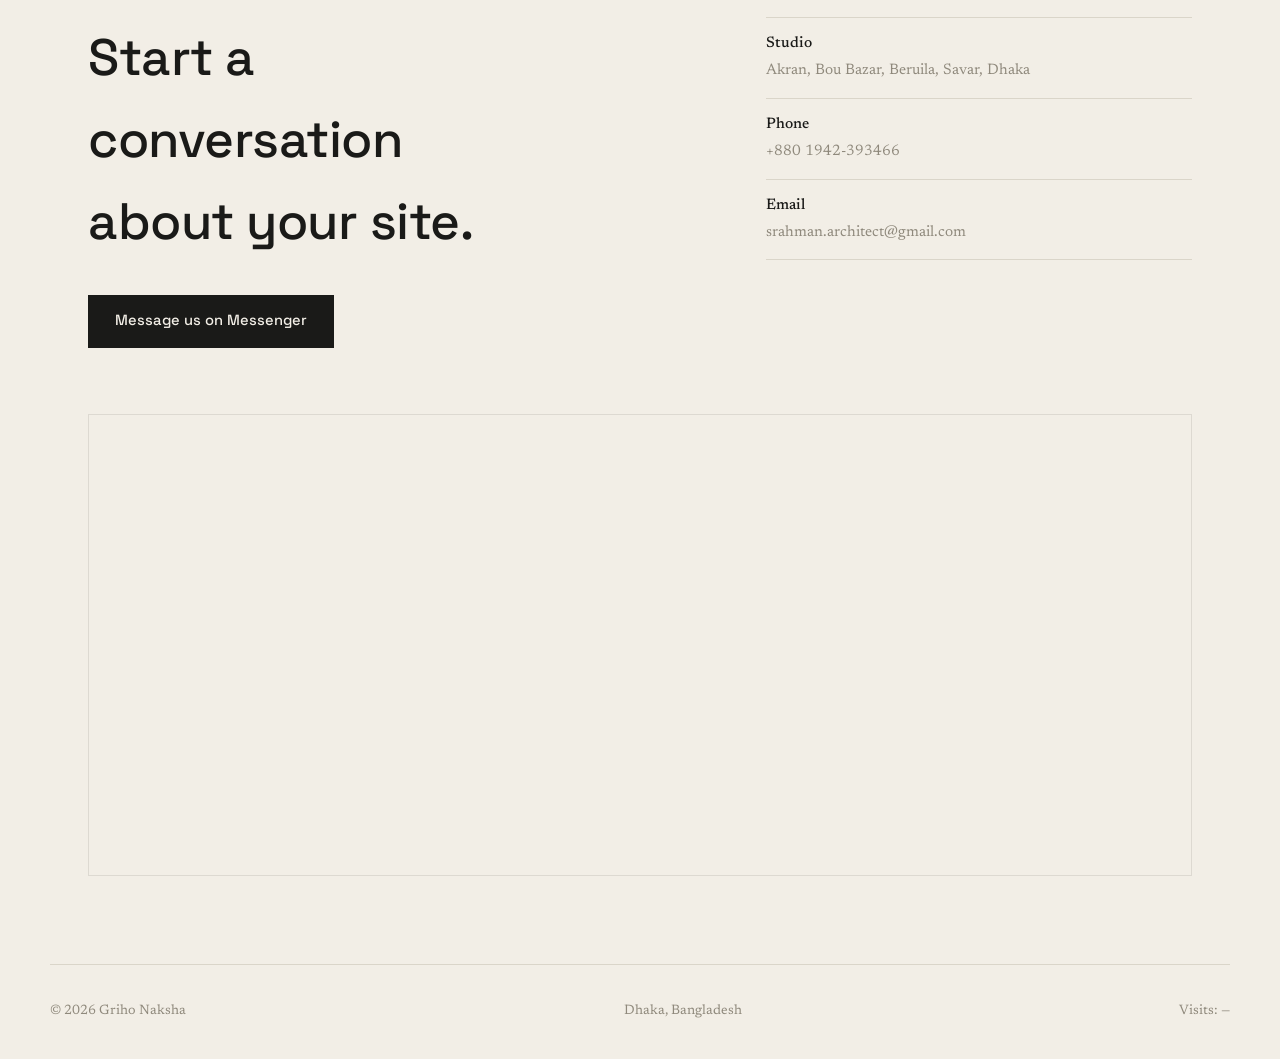
==== commit 0a59a29a: "Update index.html" ====
--- a/index.html
+++ b/index.html
@@ -124,13 +124,10 @@
     <p class="reveal" style="max-width:65ch;font-size:1.08rem;">
    </div> 
 As the Founder, I believe that every building begins with an idea — and that idea deserves to be designed with care, responsibility, and purpose.
-
 My commitment is to provide every client with thoughtful, practical, and well-planned design solutions, regardless of the size or scale of the project.
-
-For us, design is not simply about making a building look good. It is about understanding the client’s needs, making the best use of every space, and creating something that remains functional, comfortable, and valuable for years to come.
-
+For us, design is not simply about making a building look good. It is about understanding the client’s needs,
+making the best use of every space, and creating something that remains functional, comfortable, and valuable for years to come.
 I believe trust is earned through honest communication, attention to detail, and quality work. That is the standard I intend to maintain in every project we take on.
-
 We don't just design spaces. We take responsibility for the ideas behind them.</p>
   </div>
 </section>
@@ -143,8 +140,9 @@
     </div>
     <div class="testimonial-grid">
       <blockquote class="testimonial reveal">
-        <p>"[এখানে ক্লায়েন্টের আসল মন্তব্য লিখুন — ২-৩ লাইনের মধ্যে]"</p>
-        <footer>[ক্লায়েন্টের নাম] — <span>[প্রজেক্টের নাম]</span></footer>
+        <p>"নিজের মন মতো সুন্দর একটা বাড়ির ডিজাইন পেয়ে আমি খুবই আনন্দিত ।
+ধন্যবাদ "গৃহ নকশা""</p>
+        <footer>Md.Joshim — <span>[Joshim's house]</span></footer>
       </blockquote>
       <blockquote class="testimonial reveal">
         <p>"[এখানে দ্বিতীয় ক্লায়েন্টের মন্তব্য লিখুন]"</p>
